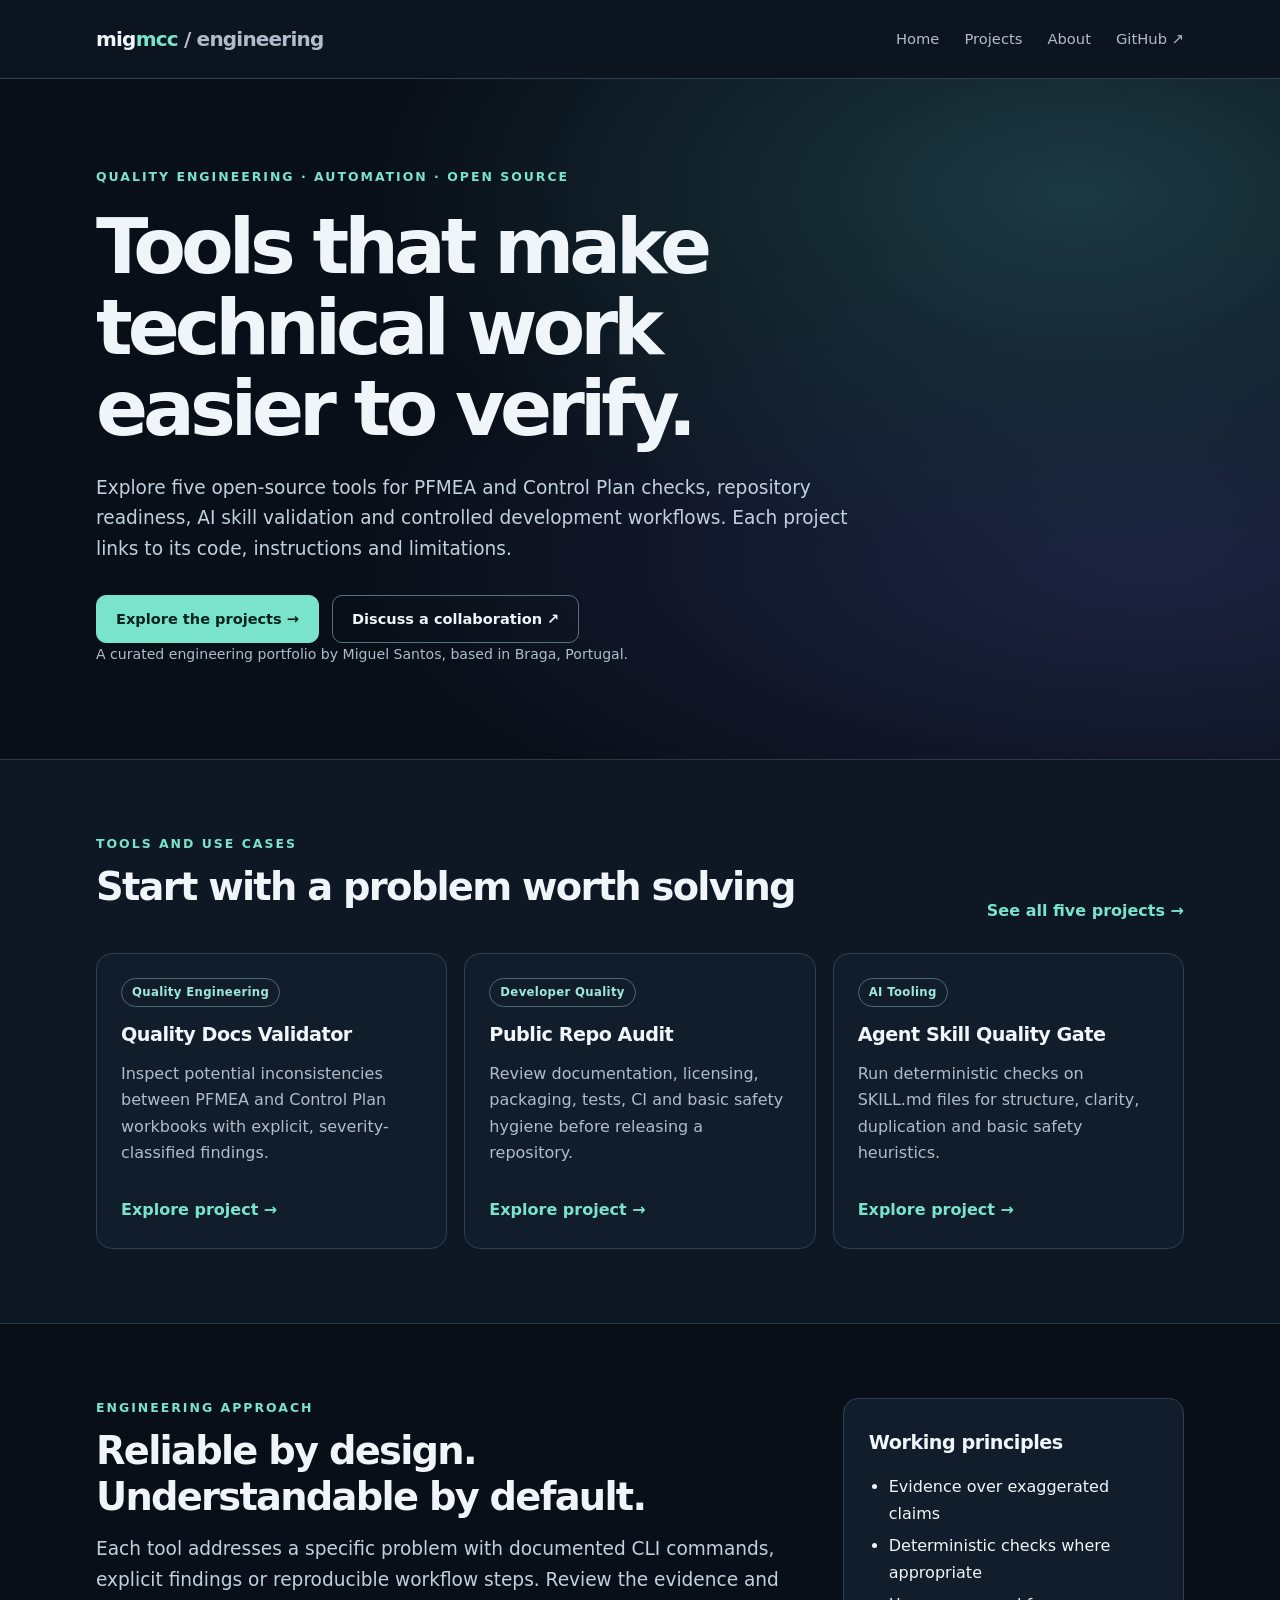
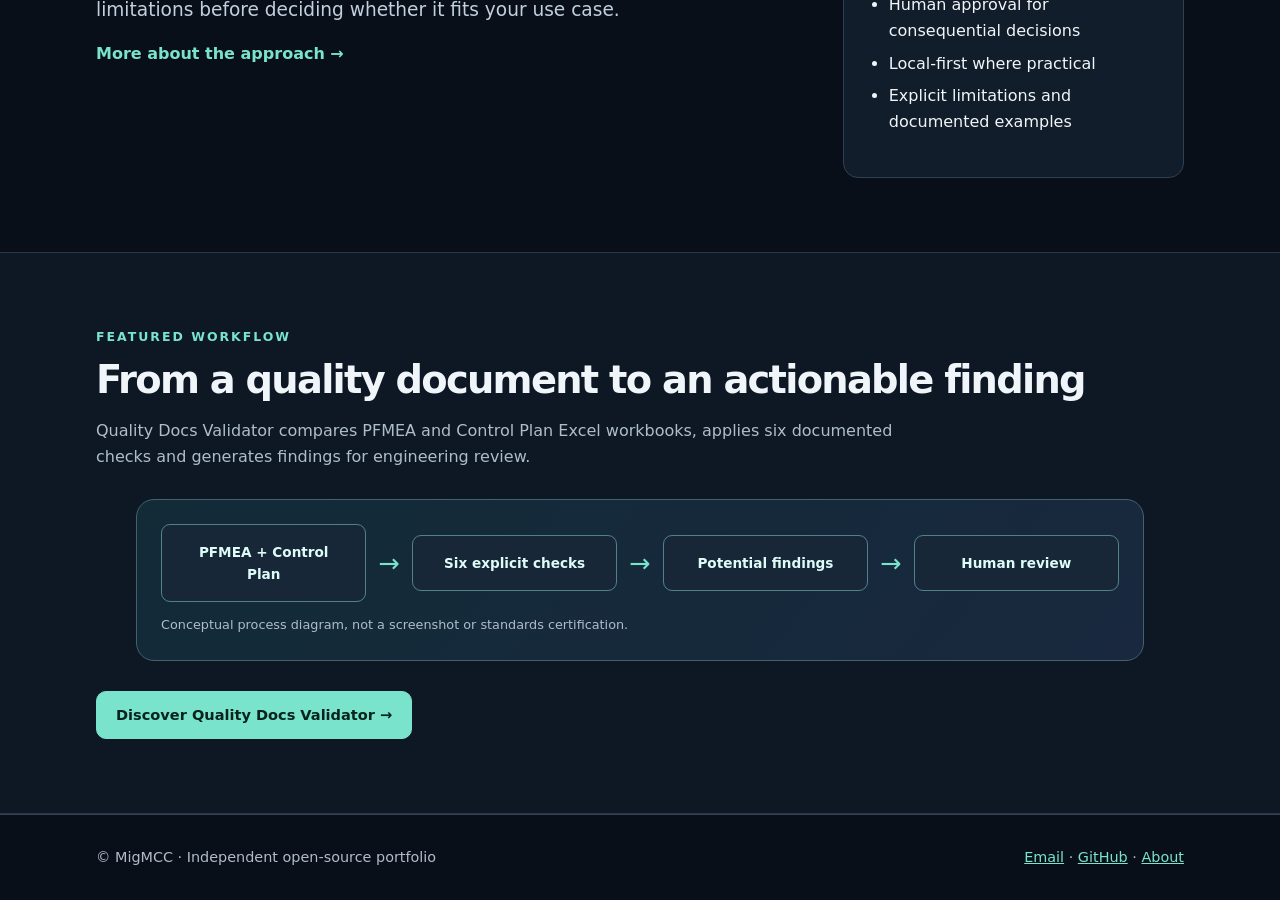
==== index.html @ 5787a4de "site: make positioning, collaboration and quick starts more actionable" ====
<!doctype html><html lang="en"><head><meta charset="utf-8"><meta name="viewport" content="width=device-width,initial-scale=1"><meta name="theme-color" content="#090f18"><meta name="description" content="Open-source projects in quality engineering, Python validation and controlled AI-assisted development."><meta name="robots" content="index,follow"><meta property="og:title" content="Engineering discipline. Practical software."><meta property="og:description" content="Open-source projects in quality engineering, Python validation and controlled AI-assisted development."><meta property="og:type" content="website"><title>Engineering discipline. Practical software. | MigMCC</title><link rel="stylesheet" href="assets/site.css"><link rel="canonical" href="https://migmcc.github.io/"><meta property="og:url" content="https://migmcc.github.io/"><meta property="og:site_name" content="MigMCC Engineering"><script type="application/ld+json">{"@context":"https://schema.org","@type":"WebSite","name":"MigMCC Engineering","url":"https://migmcc.github.io/","description":"Engineering quality, open-source Python tools and governed AI workflows","author":{"@type":"Person","name":"Miguel Santos","url":"https://github.com/migmcc"}}</script></head><body><a class="skip" href="#main">Skip to content</a><header class="nav"><nav class="wrap nav-inner" aria-label="Main navigation"><a class="brand" href="index.html">mig<i>mcc</i><span class="muted"> / engineering</span></a><div class="menu"><a href="index.html">Home</a><a href="projects/index.html">Projects</a><a href="about/index.html">About</a><a href="https://github.com/migmcc" rel="noopener noreferrer">GitHub ↗</a></div></nav></header><main id="main"><section class="hero"><div class="wrap"><div class="eyebrow">Quality Engineering · Automation · Open Source</div><h1>Tools that make technical work<br>easier to verify.</h1><p class="lead">Explore five open-source tools for PFMEA and Control Plan checks, repository readiness, AI skill validation and controlled development workflows. Each project links to its code, instructions and limitations.</p><div class="actions"><a class="button primary" href="projects/index.html">Explore the projects →</a><a class="button" href="mailto:migmcc@gmail.com?subject=Open-source%20collaboration">Discuss a collaboration ↗</a></div><p class="muted small">A curated engineering portfolio by Miguel Santos, based in Braga, Portugal.</p></div></section><section class="section alt"><div class="wrap"><div class="section-head"><div><div class="eyebrow">Tools and use cases</div><h2>Start with a problem worth solving</h2></div><a class="link" href="projects/index.html">See all five projects →</a></div><div class="grid"><article class="card" data-title="quality docs validator quality engineering inspect potential inconsistencies between pfmea and control plan workbooks with explicit, severity-classified findings. python pfmea control plan"><div><span class="tag">Quality Engineering</span></div><h3>Quality Docs Validator</h3><p>Inspect potential inconsistencies between PFMEA and Control Plan workbooks with explicit, severity-classified findings.</p><a class="link" href="projects/quality-docs-validator/index.html" aria-label="Explore Quality Docs Validator">Explore project →</a></article><article class="card" data-title="public repo audit developer quality review documentation, licensing, packaging, tests, ci and basic safety hygiene before releasing a repository. python github cli"><div><span class="tag">Developer Quality</span></div><h3>Public Repo Audit</h3><p>Review documentation, licensing, packaging, tests, CI and basic safety hygiene before releasing a repository.</p><a class="link" href="projects/public-repo-audit/index.html" aria-label="Explore Public Repo Audit">Explore project →</a></article><article class="card" data-title="agent skill quality gate ai tooling run deterministic checks on skill.md files for structure, clarity, duplication and basic safety heuristics. ai agents skill.md ci"><div><span class="tag">AI Tooling</span></div><h3>Agent Skill Quality Gate</h3><p>Run deterministic checks on SKILL.md files for structure, clarity, duplication and basic safety heuristics.</p><a class="link" href="projects/agent-skill-quality-gate/index.html" aria-label="Explore Agent Skill Quality Gate">Explore project →</a></article></div></div></section><section class="section"><div class="wrap wide"><div><div class="eyebrow">Engineering approach</div><h2>Reliable by design. Understandable by default.</h2><p class="lead">Each tool addresses a specific problem with documented CLI commands, explicit findings or reproducible workflow steps. Review the evidence and limitations before deciding whether it fits your use case.</p><a class="link" href="about/index.html">More about the approach →</a></div><aside class="panel"><h3>Working principles</h3><ul><li>Evidence over exaggerated claims</li><li>Deterministic checks where appropriate</li><li>Human approval for consequential decisions</li><li>Local-first where practical</li><li>Explicit limitations and documented examples</li></ul></aside></div></section><section class="section alt"><div class="wrap"><div class="eyebrow">Featured workflow</div><h2>From a quality document to an actionable finding</h2><p class="muted detail">Quality Docs Validator compares PFMEA and Control Plan Excel workbooks, applies six documented checks and generates findings for engineering review.</p><figure class="visual"><div class="pipe"><div class="node">PFMEA + Control Plan</div><span class="arrow" aria-hidden="true">→</span><div class="node">Six explicit checks</div><span class="arrow" aria-hidden="true">→</span><div class="node">Potential findings</div><span class="arrow" aria-hidden="true">→</span><div class="node">Human review</div></div><figcaption>Conceptual process diagram, not a screenshot or standards certification.</figcaption></figure><div class="actions"><a class="button primary" href="projects/quality-docs-validator/index.html">Discover Quality Docs Validator →</a></div></div></section></main><footer class="footer"><div class="wrap flex"><span>© MigMCC · Independent open-source portfolio</span><span><a href="mailto:migmcc@gmail.com">Email</a> · <a href="https://github.com/migmcc">GitHub</a> · <a href="about/index.html">About</a></span></div></footer></body></html>
---- assets/site.css ----
:root{color-scheme:dark;--bg:#090f18;--surface:#121d2b;--surface2:#192738;--border:#304052;--text:#f0f5f9;--muted:#afbdcb;--accent:#79e3cb;--accent2:#b6c7fe;--max:1140px;font-family:Inter,ui-sans-serif,system-ui,-apple-system,Segoe UI,Arial,sans-serif;line-height:1.65}*{box-sizing:border-box}html{scroll-behavior:smooth}body{background:var(--bg);color:var(--text);margin:0}a{color:inherit}a:focus-visible,button:focus-visible,input:focus-visible{outline:3px solid var(--accent);outline-offset:4px}.wrap{max-width:var(--max);padding:0 26px;margin:auto}.skip{position:absolute;top:-80px;left:10px;padding:10px;background:white;color:black;z-index:99}.skip:focus{top:10px}.nav{border-bottom:1px solid var(--border);background:#0c1420}.nav-inner{min-height:78px;display:flex;align-items:center;justify-content:space-between;gap:20px}.brand{font-weight:850;text-decoration:none;letter-spacing:-.04em;font-size:1.25rem}.brand i{font-style:normal;color:var(--accent)}.menu{display:flex;gap:25px;flex-wrap:wrap}.menu a{font-size:.92rem;text-decoration:none;color:var(--muted)}.menu a[aria-current=page],.menu a:hover{color:var(--accent)}.hero{padding:88px 0 78px;position:relative;overflow:hidden;background:radial-gradient(ellipse at 84% 17%,#1c3942 0,transparent 46%),radial-gradient(ellipse at 90% 70%,#1d2442 0,transparent 49%)}.eyebrow{text-transform:uppercase;color:var(--accent);font-size:.78rem;font-weight:800;letter-spacing:.16em}.hero h1{font-size:clamp(2.65rem,6vw,5.4rem);letter-spacing:-.065em;line-height:1.06;max-width:950px;margin:18px 0 23px}.hero .lead{max-width:770px}.lead{font-size:1.16rem;color:#c1d0df}.muted{color:var(--muted)}.actions{display:flex;gap:13px;flex-wrap:wrap;margin-top:30px}.button{display:inline-flex;text-decoration:none;align-items:center;justify-content:center;border:1px solid #557184;border-radius:10px;padding:11px 19px;font-weight:750;font-size:.91rem;min-height:46px}.button.primary{background:var(--accent);border-color:var(--accent);color:#07231e}.button:hover{filter:brightness(1.11)}.section{padding:74px 0}.section.alt{background:#0e1825;border-block:1px solid #29384b}.section-head{display:flex;justify-content:space-between;align-items:flex-end;flex-wrap:wrap;gap:15px;margin-bottom:28px}h2{font-size:clamp(1.7rem,3vw,2.55rem);letter-spacing:-.045em;line-height:1.18;margin:10px 0 15px}h3{margin:3px 0 10px;font-size:1.2rem;letter-spacing:-.025em}p{margin:0 0 15px}.grid{display:grid;grid-template-columns:repeat(3,minmax(0,1fr));gap:17px}.card{background:var(--surface);border:1px solid var(--border);border-radius:16px;padding:24px;min-height:230px;display:flex;flex-direction:column}.card:hover{border-color:#668a94}.card p{flex:1;color:var(--muted)}.card .link{margin-top:16px}.link{color:var(--accent);font-weight:750;text-decoration:none}.link:hover{text-decoration:underline}.tag{display:inline-block;border:1px solid #496a73;color:#9ee8db;padding:4px 10px;border-radius:30px;font-size:.73rem;font-weight:650;letter-spacing:.03em;margin:0 5px 9px 0}.wide{display:grid;grid-template-columns:1.35fr .65fr;gap:38px}.panel{background:var(--surface);border:1px solid var(--border);border-radius:15px;padding:25px}.panel ul{padding-left:20px}.panel li{margin-bottom:6px}.steps{display:grid;grid-template-columns:repeat(3,1fr);gap:18px}.step{border-left:3px solid var(--accent);padding-left:20px;color:var(--muted)}.step strong{color:var(--text);display:block;font-size:1.04rem;margin-bottom:5px}.footer{padding:31px 0;border-top:1px solid var(--border);font-size:.9rem;color:var(--muted)}.footer .flex{display:flex;justify-content:space-between;gap:20px;flex-wrap:wrap}.footer a{color:var(--accent)}.breadcrumb{font-size:.9rem;color:var(--muted);margin-bottom:20px}.breadcrumb a{color:var(--accent)}.code{background:#070d15;border:1px solid var(--border);border-radius:13px;padding:22px;color:#b5f2e0;overflow:auto;white-space:pre;font:15px/1.65 ui-monospace,SFMono-Regular,Consolas,monospace}.small{font-size:.88rem}.notice{background:#242333;border-left:3px solid #d9b98c;padding:17px 20px;border-radius:0 9px 9px 0;color:#e7d8c0}.detail{max-width:850px}.filter{width:100%;font:inherit;color:var(--text);background:var(--surface);border:1px solid #53697e;border-radius:11px;padding:13px 16px;margin:5px 0 24px}.counter{color:var(--muted);font-size:.87rem;margin-bottom:12px}.cards2{grid-template-columns:repeat(2,minmax(0,1fr))}.visual{border:1px solid #42636b;border-radius:18px;background:linear-gradient(130deg,#122b37,#19283e);padding:24px;margin-top:28px;overflow:hidden}.visual .pipe{display:flex;justify-content:space-between;gap:12px;align-items:center;flex-wrap:wrap}.visual .node{background:#172738;border:1px solid #52808b;color:#defcf7;border-radius:9px;padding:16px 19px;flex:1;min-width:130px;text-align:center;font-weight:720;font-size:.85rem}.visual .arrow{color:var(--accent);font-size:1.6rem}.visual figcaption{font-size:.8rem;color:var(--muted);margin-top:12px}::selection{background:#2c736c;color:white}@media(max-width:850px){.grid{grid-template-columns:repeat(2,minmax(0,1fr))}.wide{grid-template-columns:1fr}.hero{padding:62px 0}.steps{grid-template-columns:1fr}}@media(max-width:580px){.grid,.cards2{grid-template-columns:1fr}.nav-inner{padding:16px 0;align-items:flex-start;flex-direction:column;gap:11px}.menu{gap:18px}.wrap{padding:0 20px}.section{padding:52px 0}.card{min-height:auto}.visual .pipe{flex-direction:column}.visual .node{width:100%}.hero h1{font-size:2.7rem}}@media(prefers-reduced-motion:reduce){html{scroll-behavior:auto}}[hidden]{display:none!important}
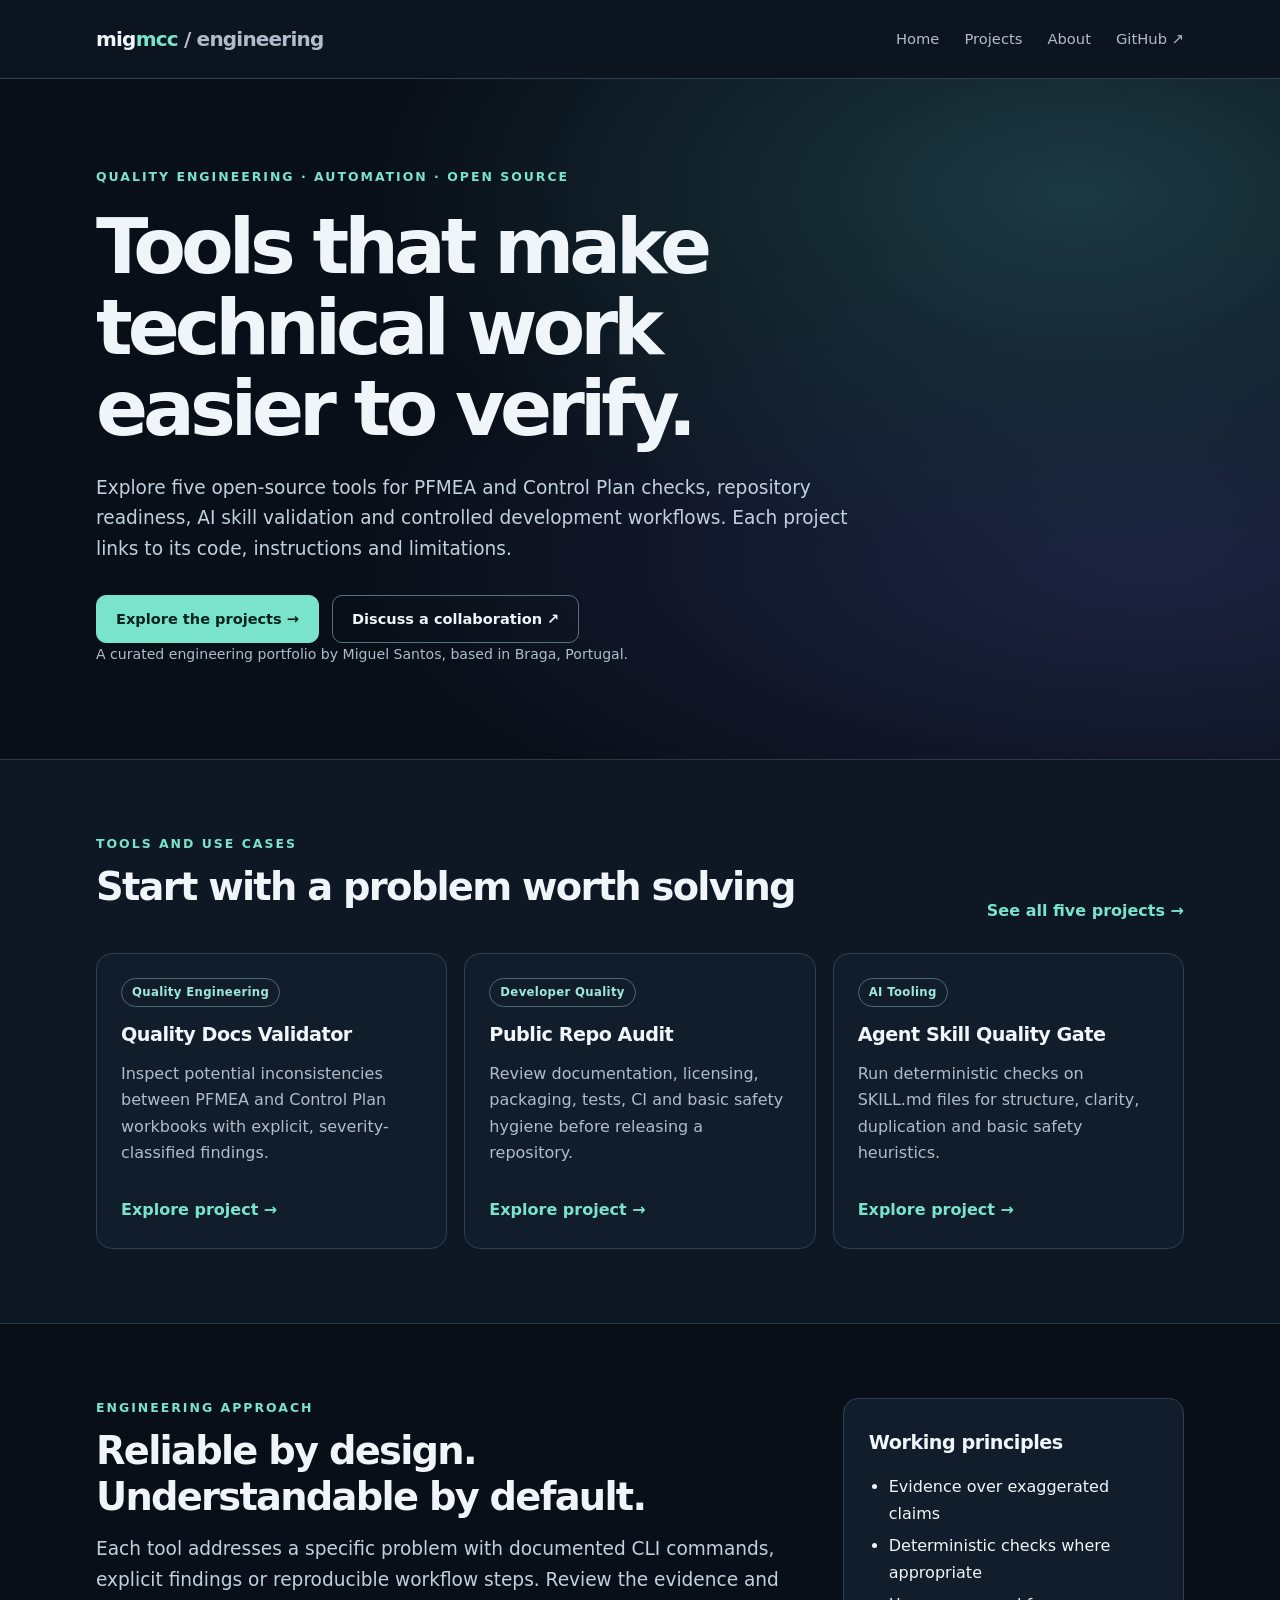
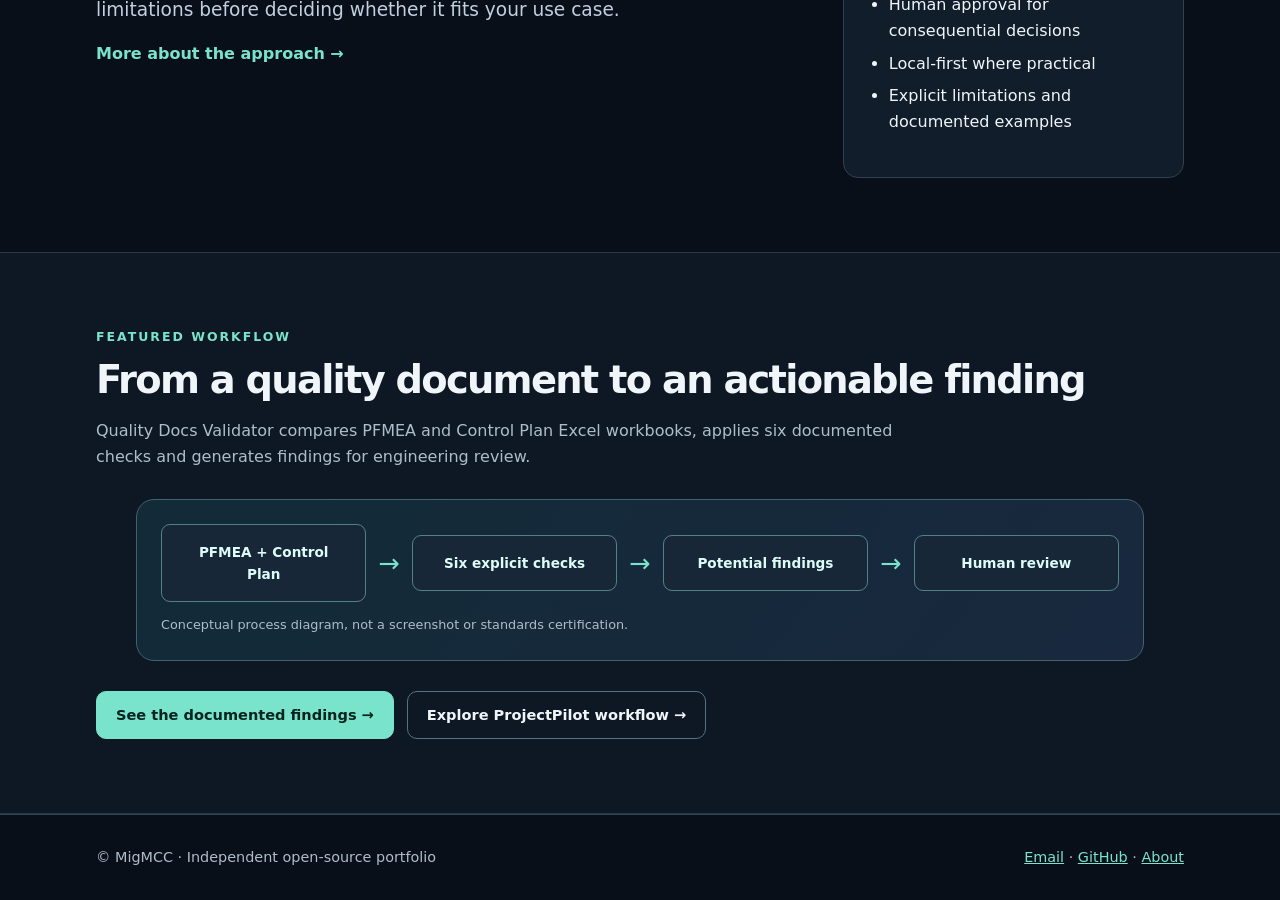
==== commit 41d392c5: "site: link home feature to documented proof and reproducible workflow" ====
--- a/index.html
+++ b/index.html
@@ -1 +1 @@
-<!doctype html><html lang="en"><head><meta charset="utf-8"><meta name="viewport" content="width=device-width,initial-scale=1"><meta name="theme-color" content="#090f18"><meta name="description" content="Open-source projects in quality engineering, Python validation and controlled AI-assisted development."><meta name="robots" content="index,follow"><meta property="og:title" content="Engineering discipline. Practical software."><meta property="og:description" content="Open-source projects in quality engineering, Python validation and controlled AI-assisted development."><meta property="og:type" content="website"><title>Engineering discipline. Practical software. | MigMCC</title><link rel="stylesheet" href="assets/site.css"><link rel="canonical" href="https://migmcc.github.io/"><meta property="og:url" content="https://migmcc.github.io/"><meta property="og:site_name" content="MigMCC Engineering"><script type="application/ld+json">{"@context":"https://schema.org","@type":"WebSite","name":"MigMCC Engineering","url":"https://migmcc.github.io/","description":"Engineering quality, open-source Python tools and governed AI workflows","author":{"@type":"Person","name":"Miguel Santos","url":"https://github.com/migmcc"}}</script></head><body><a class="skip" href="#main">Skip to content</a><header class="nav"><nav class="wrap nav-inner" aria-label="Main navigation"><a class="brand" href="index.html">mig<i>mcc</i><span class="muted"> / engineering</span></a><div class="menu"><a href="index.html">Home</a><a href="projects/index.html">Projects</a><a href="about/index.html">About</a><a href="https://github.com/migmcc" rel="noopener noreferrer">GitHub ↗</a></div></nav></header><main id="main"><section class="hero"><div class="wrap"><div class="eyebrow">Quality Engineering · Automation · Open Source</div><h1>Tools that make technical work<br>easier to verify.</h1><p class="lead">Explore five open-source tools for PFMEA and Control Plan checks, repository readiness, AI skill validation and controlled development workflows. Each project links to its code, instructions and limitations.</p><div class="actions"><a class="button primary" href="projects/index.html">Explore the projects →</a><a class="button" href="mailto:migmcc@gmail.com?subject=Open-source%20collaboration">Discuss a collaboration ↗</a></div><p class="muted small">A curated engineering portfolio by Miguel Santos, based in Braga, Portugal.</p></div></section><section class="section alt"><div class="wrap"><div class="section-head"><div><div class="eyebrow">Tools and use cases</div><h2>Start with a problem worth solving</h2></div><a class="link" href="projects/index.html">See all five projects →</a></div><div class="grid"><article class="card" data-title="quality docs validator quality engineering inspect potential inconsistencies between pfmea and control plan workbooks with explicit, severity-classified findings. python pfmea control plan"><div><span class="tag">Quality Engineering</span></div><h3>Quality Docs Validator</h3><p>Inspect potential inconsistencies between PFMEA and Control Plan workbooks with explicit, severity-classified findings.</p><a class="link" href="projects/quality-docs-validator/index.html" aria-label="Explore Quality Docs Validator">Explore project →</a></article><article class="card" data-title="public repo audit developer quality review documentation, licensing, packaging, tests, ci and basic safety hygiene before releasing a repository. python github cli"><div><span class="tag">Developer Quality</span></div><h3>Public Repo Audit</h3><p>Review documentation, licensing, packaging, tests, CI and basic safety hygiene before releasing a repository.</p><a class="link" href="projects/public-repo-audit/index.html" aria-label="Explore Public Repo Audit">Explore project →</a></article><article class="card" data-title="agent skill quality gate ai tooling run deterministic checks on skill.md files for structure, clarity, duplication and basic safety heuristics. ai agents skill.md ci"><div><span class="tag">AI Tooling</span></div><h3>Agent Skill Quality Gate</h3><p>Run deterministic checks on SKILL.md files for structure, clarity, duplication and basic safety heuristics.</p><a class="link" href="projects/agent-skill-quality-gate/index.html" aria-label="Explore Agent Skill Quality Gate">Explore project →</a></article></div></div></section><section class="section"><div class="wrap wide"><div><div class="eyebrow">Engineering approach</div><h2>Reliable by design. Understandable by default.</h2><p class="lead">Each tool addresses a specific problem with documented CLI commands, explicit findings or reproducible workflow steps. Review the evidence and limitations before deciding whether it fits your use case.</p><a class="link" href="about/index.html">More about the approach →</a></div><aside class="panel"><h3>Working principles</h3><ul><li>Evidence over exaggerated claims</li><li>Deterministic checks where appropriate</li><li>Human approval for consequential decisions</li><li>Local-first where practical</li><li>Explicit limitations and documented examples</li></ul></aside></div></section><section class="section alt"><div class="wrap"><div class="eyebrow">Featured workflow</div><h2>From a quality document to an actionable finding</h2><p class="muted detail">Quality Docs Validator compares PFMEA and Control Plan Excel workbooks, applies six documented checks and generates findings for engineering review.</p><figure class="visual"><div class="pipe"><div class="node">PFMEA + Control Plan</div><span class="arrow" aria-hidden="true">→</span><div class="node">Six explicit checks</div><span class="arrow" aria-hidden="true">→</span><div class="node">Potential findings</div><span class="arrow" aria-hidden="true">→</span><div class="node">Human review</div></div><figcaption>Conceptual process diagram, not a screenshot or standards certification.</figcaption></figure><div class="actions"><a class="button primary" href="projects/quality-docs-validator/index.html">Discover Quality Docs Validator →</a></div></div></section></main><footer class="footer"><div class="wrap flex"><span>© MigMCC · Independent open-source portfolio</span><span><a href="mailto:migmcc@gmail.com">Email</a> · <a href="https://github.com/migmcc">GitHub</a> · <a href="about/index.html">About</a></span></div></footer></body></html>+<!doctype html><html lang="en"><head><meta charset="utf-8"><meta name="viewport" content="width=device-width,initial-scale=1"><meta name="theme-color" content="#090f18"><meta name="description" content="Five open-source tools for PFMEA and Control Plan checks, repository readiness, skill quality and controlled development workflows."><meta name="robots" content="index,follow"><meta property="og:title" content="Tools that make technical work easier to verify."><meta property="og:description" content="Five open-source tools for PFMEA and Control Plan checks, repository readiness, skill quality and controlled development workflows."><meta property="og:type" content="website"><title>Tools that make technical work easier to verify. | MigMCC</title><link rel="stylesheet" href="assets/site.css"><link rel="canonical" href="https://migmcc.github.io/"><meta property="og:url" content="https://migmcc.github.io/"><meta property="og:site_name" content="MigMCC Engineering"><script type="application/ld+json">{"@context":"https://schema.org","@type":"WebSite","name":"MigMCC Engineering","url":"https://migmcc.github.io/","description":"Engineering quality, open-source Python tools and governed AI workflows","author":{"@type":"Person","name":"Miguel Santos","url":"https://github.com/migmcc"}}</script></head><body><a class="skip" href="#main">Skip to content</a><header class="nav"><nav class="wrap nav-inner" aria-label="Main navigation"><a class="brand" href="index.html">mig<i>mcc</i><span class="muted"> / engineering</span></a><div class="menu"><a href="index.html">Home</a><a href="projects/index.html">Projects</a><a href="about/index.html">About</a><a href="https://github.com/migmcc" rel="noopener noreferrer">GitHub ↗</a></div></nav></header><main id="main"><section class="hero"><div class="wrap"><div class="eyebrow">Quality Engineering · Automation · Open Source</div><h1>Tools that make technical work<br>easier to verify.</h1><p class="lead">Explore five open-source tools for PFMEA and Control Plan checks, repository readiness, AI skill validation and controlled development workflows. Each project links to its code, instructions and limitations.</p><div class="actions"><a class="button primary" href="projects/index.html">Explore the projects →</a><a class="button" href="mailto:migmcc@gmail.com?subject=Open-source%20collaboration">Discuss a collaboration ↗</a></div><p class="muted small">A curated engineering portfolio by Miguel Santos, based in Braga, Portugal.</p></div></section><section class="section alt"><div class="wrap"><div class="section-head"><div><div class="eyebrow">Tools and use cases</div><h2>Start with a problem worth solving</h2></div><a class="link" href="projects/index.html">See all five projects →</a></div><div class="grid"><article class="card" data-title="quality docs validator quality engineering inspect potential inconsistencies between pfmea and control plan workbooks with explicit, severity-classified findings. python pfmea control plan"><div><span class="tag">Quality Engineering</span></div><h3>Quality Docs Validator</h3><p>Inspect potential inconsistencies between PFMEA and Control Plan workbooks with explicit, severity-classified findings.</p><a class="link" href="projects/quality-docs-validator/index.html" aria-label="Explore Quality Docs Validator">Explore project →</a></article><article class="card" data-title="public repo audit developer quality review documentation, licensing, packaging, tests, ci and basic safety hygiene before releasing a repository. python github cli"><div><span class="tag">Developer Quality</span></div><h3>Public Repo Audit</h3><p>Review documentation, licensing, packaging, tests, CI and basic safety hygiene before releasing a repository.</p><a class="link" href="projects/public-repo-audit/index.html" aria-label="Explore Public Repo Audit">Explore project →</a></article><article class="card" data-title="agent skill quality gate ai tooling run deterministic checks on skill.md files for structure, clarity, duplication and basic safety heuristics. ai agents skill.md ci"><div><span class="tag">AI Tooling</span></div><h3>Agent Skill Quality Gate</h3><p>Run deterministic checks on SKILL.md files for structure, clarity, duplication and basic safety heuristics.</p><a class="link" href="projects/agent-skill-quality-gate/index.html" aria-label="Explore Agent Skill Quality Gate">Explore project →</a></article></div></div></section><section class="section"><div class="wrap wide"><div><div class="eyebrow">Engineering approach</div><h2>Reliable by design. Understandable by default.</h2><p class="lead">Each tool addresses a specific problem with documented CLI commands, explicit findings or reproducible workflow steps. Review the evidence and limitations before deciding whether it fits your use case.</p><a class="link" href="about/index.html">More about the approach →</a></div><aside class="panel"><h3>Working principles</h3><ul><li>Evidence over exaggerated claims</li><li>Deterministic checks where appropriate</li><li>Human approval for consequential decisions</li><li>Local-first where practical</li><li>Explicit limitations and documented examples</li></ul></aside></div></section><section class="section alt"><div class="wrap"><div class="eyebrow">Featured workflow</div><h2>From a quality document to an actionable finding</h2><p class="muted detail">Quality Docs Validator compares PFMEA and Control Plan Excel workbooks, applies six documented checks and generates findings for engineering review.</p><figure class="visual"><div class="pipe"><div class="node">PFMEA + Control Plan</div><span class="arrow" aria-hidden="true">→</span><div class="node">Six explicit checks</div><span class="arrow" aria-hidden="true">→</span><div class="node">Potential findings</div><span class="arrow" aria-hidden="true">→</span><div class="node">Human review</div></div><figcaption>Conceptual process diagram, not a screenshot or standards certification.</figcaption></figure><div class="actions"><a class="button primary" href="projects/quality-docs-validator/index.html#sample-evidence">See the documented findings →</a><a class="button" href="projects/project-pilot/index.html#walkthrough">Explore ProjectPilot workflow →</a></div></div></section></main><footer class="footer"><div class="wrap flex"><span>© MigMCC · Independent open-source portfolio</span><span><a href="mailto:migmcc@gmail.com">Email</a> · <a href="https://github.com/migmcc">GitHub</a> · <a href="about/index.html">About</a></span></div></footer></body></html>
--- a/assets/site.css
+++ b/assets/site.css
@@ -1 +1,9 @@
 :root{color-scheme:dark;--bg:#090f18;--surface:#121d2b;--surface2:#192738;--border:#304052;--text:#f0f5f9;--muted:#afbdcb;--accent:#79e3cb;--accent2:#b6c7fe;--max:1140px;font-family:Inter,ui-sans-serif,system-ui,-apple-system,Segoe UI,Arial,sans-serif;line-height:1.65}*{box-sizing:border-box}html{scroll-behavior:smooth}body{background:var(--bg);color:var(--text);margin:0}a{color:inherit}a:focus-visible,button:focus-visible,input:focus-visible{outline:3px solid var(--accent);outline-offset:4px}.wrap{max-width:var(--max);padding:0 26px;margin:auto}.skip{position:absolute;top:-80px;left:10px;padding:10px;background:white;color:black;z-index:99}.skip:focus{top:10px}.nav{border-bottom:1px solid var(--border);background:#0c1420}.nav-inner{min-height:78px;display:flex;align-items:center;justify-content:space-between;gap:20px}.brand{font-weight:850;text-decoration:none;letter-spacing:-.04em;font-size:1.25rem}.brand i{font-style:normal;color:var(--accent)}.menu{display:flex;gap:25px;flex-wrap:wrap}.menu a{font-size:.92rem;text-decoration:none;color:var(--muted)}.menu a[aria-current=page],.menu a:hover{color:var(--accent)}.hero{padding:88px 0 78px;position:relative;overflow:hidden;background:radial-gradient(ellipse at 84% 17%,#1c3942 0,transparent 46%),radial-gradient(ellipse at 90% 70%,#1d2442 0,transparent 49%)}.eyebrow{text-transform:uppercase;color:var(--accent);font-size:.78rem;font-weight:800;letter-spacing:.16em}.hero h1{font-size:clamp(2.65rem,6vw,5.4rem);letter-spacing:-.065em;line-height:1.06;max-width:950px;margin:18px 0 23px}.hero .lead{max-width:770px}.lead{font-size:1.16rem;color:#c1d0df}.muted{color:var(--muted)}.actions{display:flex;gap:13px;flex-wrap:wrap;margin-top:30px}.button{display:inline-flex;text-decoration:none;align-items:center;justify-content:center;border:1px solid #557184;border-radius:10px;padding:11px 19px;font-weight:750;font-size:.91rem;min-height:46px}.button.primary{background:var(--accent);border-color:var(--accent);color:#07231e}.button:hover{filter:brightness(1.11)}.section{padding:74px 0}.section.alt{background:#0e1825;border-block:1px solid #29384b}.section-head{display:flex;justify-content:space-between;align-items:flex-end;flex-wrap:wrap;gap:15px;margin-bottom:28px}h2{font-size:clamp(1.7rem,3vw,2.55rem);letter-spacing:-.045em;line-height:1.18;margin:10px 0 15px}h3{margin:3px 0 10px;font-size:1.2rem;letter-spacing:-.025em}p{margin:0 0 15px}.grid{display:grid;grid-template-columns:repeat(3,minmax(0,1fr));gap:17px}.card{background:var(--surface);border:1px solid var(--border);border-radius:16px;padding:24px;min-height:230px;display:flex;flex-direction:column}.card:hover{border-color:#668a94}.card p{flex:1;color:var(--muted)}.card .link{margin-top:16px}.link{color:var(--accent);font-weight:750;text-decoration:none}.link:hover{text-decoration:underline}.tag{display:inline-block;border:1px solid #496a73;color:#9ee8db;padding:4px 10px;border-radius:30px;font-size:.73rem;font-weight:650;letter-spacing:.03em;margin:0 5px 9px 0}.wide{display:grid;grid-template-columns:1.35fr .65fr;gap:38px}.panel{background:var(--surface);border:1px solid var(--border);border-radius:15px;padding:25px}.panel ul{padding-left:20px}.panel li{margin-bottom:6px}.steps{display:grid;grid-template-columns:repeat(3,1fr);gap:18px}.step{border-left:3px solid var(--accent);padding-left:20px;color:var(--muted)}.step strong{color:var(--text);display:block;font-size:1.04rem;margin-bottom:5px}.footer{padding:31px 0;border-top:1px solid var(--border);font-size:.9rem;color:var(--muted)}.footer .flex{display:flex;justify-content:space-between;gap:20px;flex-wrap:wrap}.footer a{color:var(--accent)}.breadcrumb{font-size:.9rem;color:var(--muted);margin-bottom:20px}.breadcrumb a{color:var(--accent)}.code{background:#070d15;border:1px solid var(--border);border-radius:13px;padding:22px;color:#b5f2e0;overflow:auto;white-space:pre;font:15px/1.65 ui-monospace,SFMono-Regular,Consolas,monospace}.small{font-size:.88rem}.notice{background:#242333;border-left:3px solid #d9b98c;padding:17px 20px;border-radius:0 9px 9px 0;color:#e7d8c0}.detail{max-width:850px}.filter{width:100%;font:inherit;color:var(--text);background:var(--surface);border:1px solid #53697e;border-radius:11px;padding:13px 16px;margin:5px 0 24px}.counter{color:var(--muted);font-size:.87rem;margin-bottom:12px}.cards2{grid-template-columns:repeat(2,minmax(0,1fr))}.visual{border:1px solid #42636b;border-radius:18px;background:linear-gradient(130deg,#122b37,#19283e);padding:24px;margin-top:28px;overflow:hidden}.visual .pipe{display:flex;justify-content:space-between;gap:12px;align-items:center;flex-wrap:wrap}.visual .node{background:#172738;border:1px solid #52808b;color:#defcf7;border-radius:9px;padding:16px 19px;flex:1;min-width:130px;text-align:center;font-weight:720;font-size:.85rem}.visual .arrow{color:var(--accent);font-size:1.6rem}.visual figcaption{font-size:.8rem;color:var(--muted);margin-top:12px}::selection{background:#2c736c;color:white}@media(max-width:850px){.grid{grid-template-columns:repeat(2,minmax(0,1fr))}.wide{grid-template-columns:1fr}.hero{padding:62px 0}.steps{grid-template-columns:1fr}}@media(max-width:580px){.grid,.cards2{grid-template-columns:1fr}.nav-inner{padding:16px 0;align-items:flex-start;flex-direction:column;gap:11px}.menu{gap:18px}.wrap{padding:0 20px}.section{padding:52px 0}.card{min-height:auto}.visual .pipe{flex-direction:column}.visual .node{width:100%}.hero h1{font-size:2.7rem}}@media(prefers-reduced-motion:reduce){html{scroll-behavior:auto}}[hidden]{display:none!important}
+
+/* Documented evidence summaries */
+.evidence-stats{display:grid;grid-template-columns:repeat(3,minmax(0,1fr));gap:14px;margin:26px 0}
+.evidence-stats>div{background:var(--surface);border:1px solid var(--border);border-radius:13px;padding:20px}
+.evidence-stats strong{display:block;color:var(--accent);font-size:clamp(1.7rem,4vw,2.65rem);line-height:1.25}
+.evidence-stats span{color:var(--muted);font-size:.87rem}
+.evidence-findings{padding-left:22px}.evidence-findings li{margin:15px 0}.evidence-findings strong{display:block;margin:0 0 5px}.evidence-findings p{font-size:.9rem}
+@media(max-width:580px){.evidence-stats{grid-template-columns:1fr}}
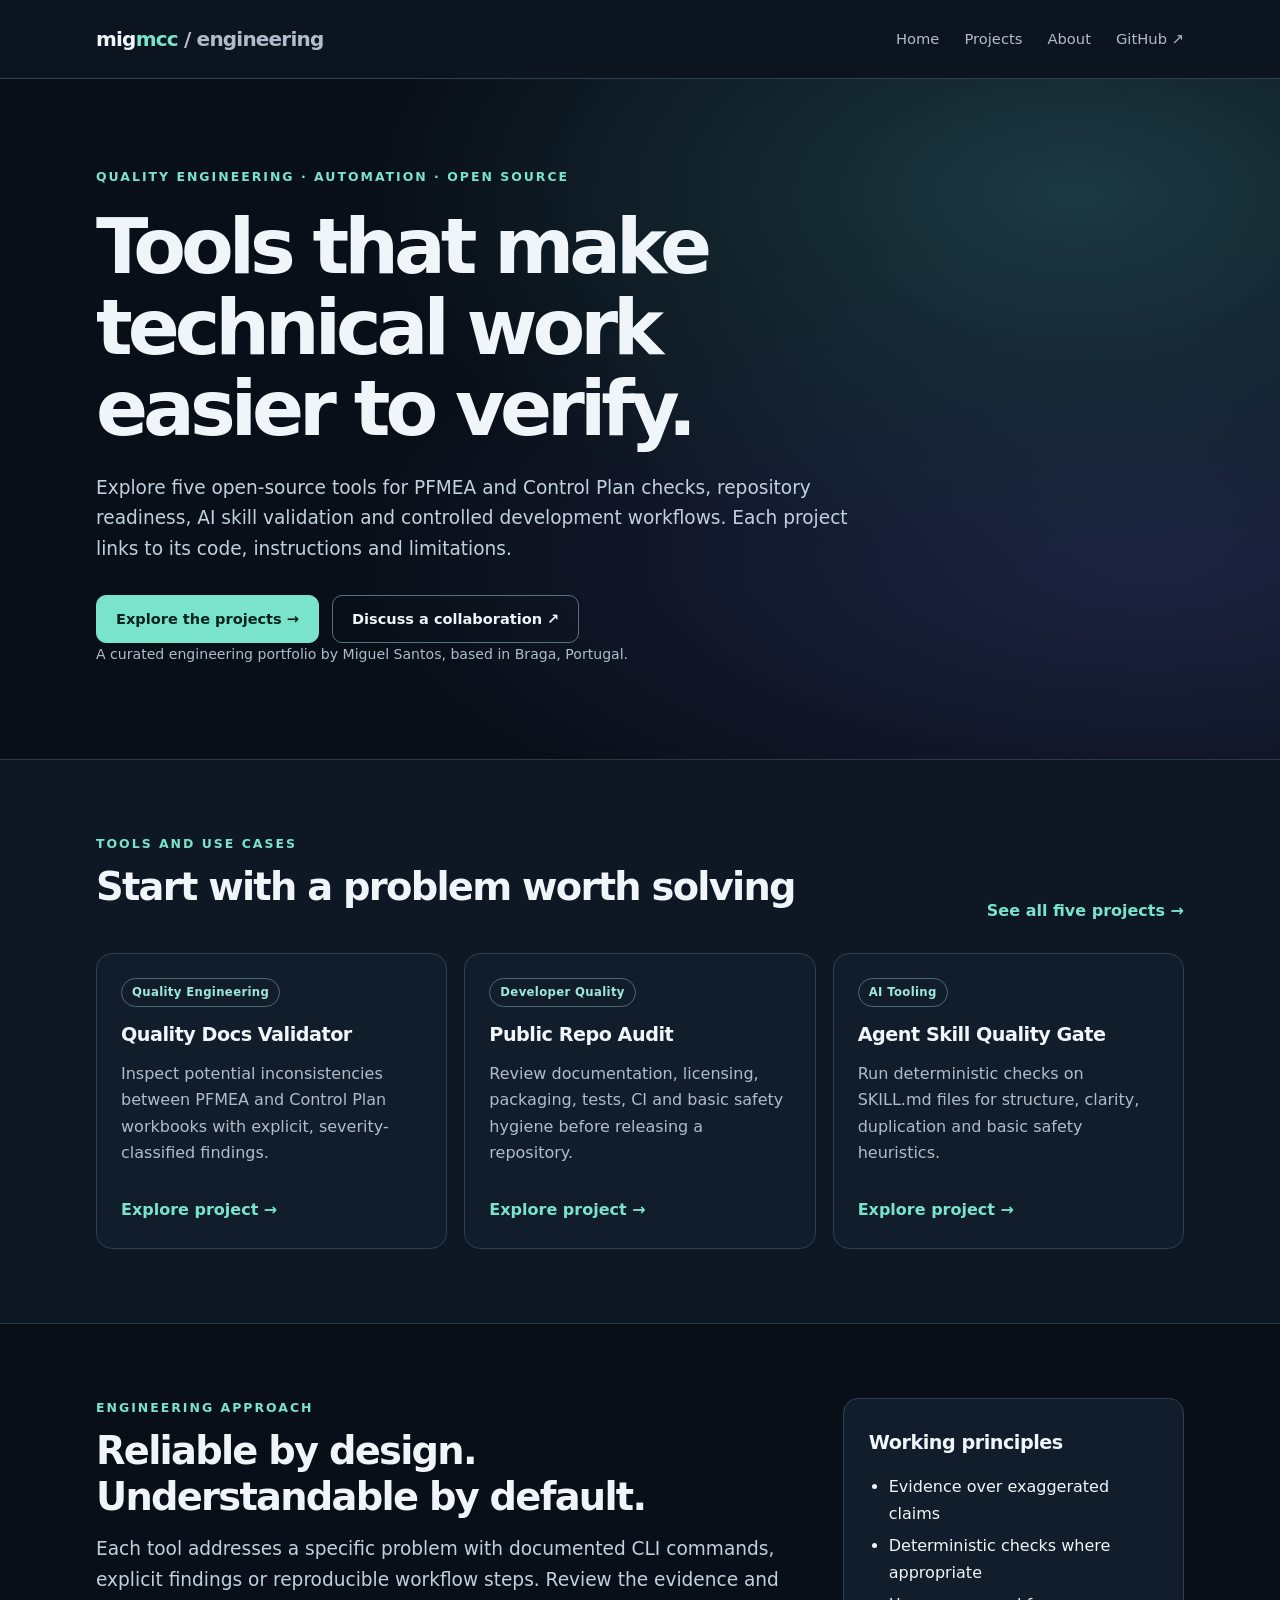
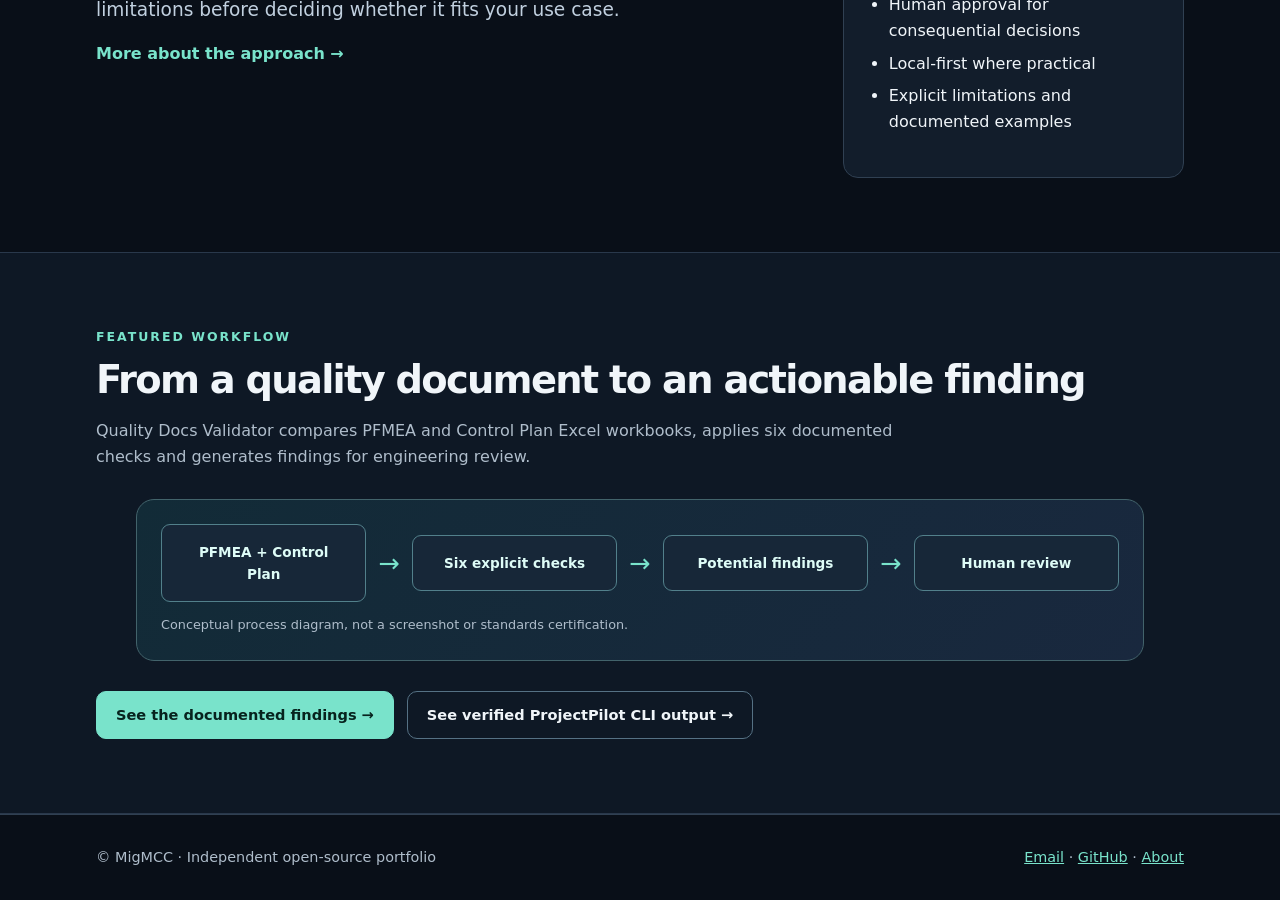
==== commit 49c00a39: "site: surface independently verified ProjectPilot demo from home" ====
--- a/index.html
+++ b/index.html
@@ -1 +1 @@
-<!doctype html><html lang="en"><head><meta charset="utf-8"><meta name="viewport" content="width=device-width,initial-scale=1"><meta name="theme-color" content="#090f18"><meta name="description" content="Five open-source tools for PFMEA and Control Plan checks, repository readiness, skill quality and controlled development workflows."><meta name="robots" content="index,follow"><meta property="og:title" content="Tools that make technical work easier to verify."><meta property="og:description" content="Five open-source tools for PFMEA and Control Plan checks, repository readiness, skill quality and controlled development workflows."><meta property="og:type" content="website"><title>Tools that make technical work easier to verify. | MigMCC</title><link rel="stylesheet" href="assets/site.css"><link rel="canonical" href="https://migmcc.github.io/"><meta property="og:url" content="https://migmcc.github.io/"><meta property="og:site_name" content="MigMCC Engineering"><script type="application/ld+json">{"@context":"https://schema.org","@type":"WebSite","name":"MigMCC Engineering","url":"https://migmcc.github.io/","description":"Engineering quality, open-source Python tools and governed AI workflows","author":{"@type":"Person","name":"Miguel Santos","url":"https://github.com/migmcc"}}</script></head><body><a class="skip" href="#main">Skip to content</a><header class="nav"><nav class="wrap nav-inner" aria-label="Main navigation"><a class="brand" href="index.html">mig<i>mcc</i><span class="muted"> / engineering</span></a><div class="menu"><a href="index.html">Home</a><a href="projects/index.html">Projects</a><a href="about/index.html">About</a><a href="https://github.com/migmcc" rel="noopener noreferrer">GitHub ↗</a></div></nav></header><main id="main"><section class="hero"><div class="wrap"><div class="eyebrow">Quality Engineering · Automation · Open Source</div><h1>Tools that make technical work<br>easier to verify.</h1><p class="lead">Explore five open-source tools for PFMEA and Control Plan checks, repository readiness, AI skill validation and controlled development workflows. Each project links to its code, instructions and limitations.</p><div class="actions"><a class="button primary" href="projects/index.html">Explore the projects →</a><a class="button" href="mailto:migmcc@gmail.com?subject=Open-source%20collaboration">Discuss a collaboration ↗</a></div><p class="muted small">A curated engineering portfolio by Miguel Santos, based in Braga, Portugal.</p></div></section><section class="section alt"><div class="wrap"><div class="section-head"><div><div class="eyebrow">Tools and use cases</div><h2>Start with a problem worth solving</h2></div><a class="link" href="projects/index.html">See all five projects →</a></div><div class="grid"><article class="card" data-title="quality docs validator quality engineering inspect potential inconsistencies between pfmea and control plan workbooks with explicit, severity-classified findings. python pfmea control plan"><div><span class="tag">Quality Engineering</span></div><h3>Quality Docs Validator</h3><p>Inspect potential inconsistencies between PFMEA and Control Plan workbooks with explicit, severity-classified findings.</p><a class="link" href="projects/quality-docs-validator/index.html" aria-label="Explore Quality Docs Validator">Explore project →</a></article><article class="card" data-title="public repo audit developer quality review documentation, licensing, packaging, tests, ci and basic safety hygiene before releasing a repository. python github cli"><div><span class="tag">Developer Quality</span></div><h3>Public Repo Audit</h3><p>Review documentation, licensing, packaging, tests, CI and basic safety hygiene before releasing a repository.</p><a class="link" href="projects/public-repo-audit/index.html" aria-label="Explore Public Repo Audit">Explore project →</a></article><article class="card" data-title="agent skill quality gate ai tooling run deterministic checks on skill.md files for structure, clarity, duplication and basic safety heuristics. ai agents skill.md ci"><div><span class="tag">AI Tooling</span></div><h3>Agent Skill Quality Gate</h3><p>Run deterministic checks on SKILL.md files for structure, clarity, duplication and basic safety heuristics.</p><a class="link" href="projects/agent-skill-quality-gate/index.html" aria-label="Explore Agent Skill Quality Gate">Explore project →</a></article></div></div></section><section class="section"><div class="wrap wide"><div><div class="eyebrow">Engineering approach</div><h2>Reliable by design. Understandable by default.</h2><p class="lead">Each tool addresses a specific problem with documented CLI commands, explicit findings or reproducible workflow steps. Review the evidence and limitations before deciding whether it fits your use case.</p><a class="link" href="about/index.html">More about the approach →</a></div><aside class="panel"><h3>Working principles</h3><ul><li>Evidence over exaggerated claims</li><li>Deterministic checks where appropriate</li><li>Human approval for consequential decisions</li><li>Local-first where practical</li><li>Explicit limitations and documented examples</li></ul></aside></div></section><section class="section alt"><div class="wrap"><div class="eyebrow">Featured workflow</div><h2>From a quality document to an actionable finding</h2><p class="muted detail">Quality Docs Validator compares PFMEA and Control Plan Excel workbooks, applies six documented checks and generates findings for engineering review.</p><figure class="visual"><div class="pipe"><div class="node">PFMEA + Control Plan</div><span class="arrow" aria-hidden="true">→</span><div class="node">Six explicit checks</div><span class="arrow" aria-hidden="true">→</span><div class="node">Potential findings</div><span class="arrow" aria-hidden="true">→</span><div class="node">Human review</div></div><figcaption>Conceptual process diagram, not a screenshot or standards certification.</figcaption></figure><div class="actions"><a class="button primary" href="projects/quality-docs-validator/index.html#sample-evidence">See the documented findings →</a><a class="button" href="projects/project-pilot/index.html#walkthrough">Explore ProjectPilot workflow →</a></div></div></section></main><footer class="footer"><div class="wrap flex"><span>© MigMCC · Independent open-source portfolio</span><span><a href="mailto:migmcc@gmail.com">Email</a> · <a href="https://github.com/migmcc">GitHub</a> · <a href="about/index.html">About</a></span></div></footer></body></html>+<!doctype html><html lang="en"><head><meta charset="utf-8"><meta name="viewport" content="width=device-width,initial-scale=1"><meta name="theme-color" content="#090f18"><meta name="description" content="Five open-source tools for PFMEA and Control Plan checks, repository readiness, skill quality and controlled development workflows."><meta name="robots" content="index,follow"><meta property="og:title" content="Tools that make technical work easier to verify."><meta property="og:description" content="Five open-source tools for PFMEA and Control Plan checks, repository readiness, skill quality and controlled development workflows."><meta property="og:type" content="website"><title>Tools that make technical work easier to verify. | MigMCC</title><link rel="stylesheet" href="assets/site.css"><link rel="canonical" href="https://migmcc.github.io/"><meta property="og:url" content="https://migmcc.github.io/"><meta property="og:site_name" content="MigMCC Engineering"><script type="application/ld+json">{"@context":"https://schema.org","@type":"WebSite","name":"MigMCC Engineering","url":"https://migmcc.github.io/","description":"Engineering quality, open-source Python tools and governed AI workflows","author":{"@type":"Person","name":"Miguel Santos","url":"https://github.com/migmcc"}}</script><meta property="og:image" content="https://migmcc.github.io/assets/og-card.png"><meta property="og:image:width" content="1200"><meta property="og:image:height" content="630"><meta property="og:image:alt" content="MigMCC: tools that make technical work easier to verify"><meta name="twitter:card" content="summary_large_image"></head><body><a class="skip" href="#main">Skip to content</a><header class="nav"><nav class="wrap nav-inner" aria-label="Main navigation"><a class="brand" href="index.html">mig<i>mcc</i><span class="muted"> / engineering</span></a><div class="menu"><a href="index.html">Home</a><a href="projects/index.html">Projects</a><a href="about/index.html">About</a><a href="https://github.com/migmcc" rel="noopener noreferrer">GitHub ↗</a></div></nav></header><main id="main"><section class="hero"><div class="wrap"><div class="eyebrow">Quality Engineering · Automation · Open Source</div><h1>Tools that make technical work<br>easier to verify.</h1><p class="lead">Explore five open-source tools for PFMEA and Control Plan checks, repository readiness, AI skill validation and controlled development workflows. Each project links to its code, instructions and limitations.</p><div class="actions"><a class="button primary" href="projects/index.html">Explore the projects →</a><a class="button" href="mailto:migmcc@gmail.com?subject=Open-source%20collaboration">Discuss a collaboration ↗</a></div><p class="muted small">A curated engineering portfolio by Miguel Santos, based in Braga, Portugal.</p></div></section><section class="section alt"><div class="wrap"><div class="section-head"><div><div class="eyebrow">Tools and use cases</div><h2>Start with a problem worth solving</h2></div><a class="link" href="projects/index.html">See all five projects →</a></div><div class="grid"><article class="card" data-title="quality docs validator quality engineering inspect potential inconsistencies between pfmea and control plan workbooks with explicit, severity-classified findings. python pfmea control plan"><div><span class="tag">Quality Engineering</span></div><h3>Quality Docs Validator</h3><p>Inspect potential inconsistencies between PFMEA and Control Plan workbooks with explicit, severity-classified findings.</p><a class="link" href="projects/quality-docs-validator/index.html" aria-label="Explore Quality Docs Validator">Explore project →</a></article><article class="card" data-title="public repo audit developer quality review documentation, licensing, packaging, tests, ci and basic safety hygiene before releasing a repository. python github cli"><div><span class="tag">Developer Quality</span></div><h3>Public Repo Audit</h3><p>Review documentation, licensing, packaging, tests, CI and basic safety hygiene before releasing a repository.</p><a class="link" href="projects/public-repo-audit/index.html" aria-label="Explore Public Repo Audit">Explore project →</a></article><article class="card" data-title="agent skill quality gate ai tooling run deterministic checks on skill.md files for structure, clarity, duplication and basic safety heuristics. ai agents skill.md ci"><div><span class="tag">AI Tooling</span></div><h3>Agent Skill Quality Gate</h3><p>Run deterministic checks on SKILL.md files for structure, clarity, duplication and basic safety heuristics.</p><a class="link" href="projects/agent-skill-quality-gate/index.html" aria-label="Explore Agent Skill Quality Gate">Explore project →</a></article></div></div></section><section class="section"><div class="wrap wide"><div><div class="eyebrow">Engineering approach</div><h2>Reliable by design. Understandable by default.</h2><p class="lead">Each tool addresses a specific problem with documented CLI commands, explicit findings or reproducible workflow steps. Review the evidence and limitations before deciding whether it fits your use case.</p><a class="link" href="about/index.html">More about the approach →</a></div><aside class="panel"><h3>Working principles</h3><ul><li>Evidence over exaggerated claims</li><li>Deterministic checks where appropriate</li><li>Human approval for consequential decisions</li><li>Local-first where practical</li><li>Explicit limitations and documented examples</li></ul></aside></div></section><section class="section alt"><div class="wrap"><div class="eyebrow">Featured workflow</div><h2>From a quality document to an actionable finding</h2><p class="muted detail">Quality Docs Validator compares PFMEA and Control Plan Excel workbooks, applies six documented checks and generates findings for engineering review.</p><figure class="visual"><div class="pipe"><div class="node">PFMEA + Control Plan</div><span class="arrow" aria-hidden="true">→</span><div class="node">Six explicit checks</div><span class="arrow" aria-hidden="true">→</span><div class="node">Potential findings</div><span class="arrow" aria-hidden="true">→</span><div class="node">Human review</div></div><figcaption>Conceptual process diagram, not a screenshot or standards certification.</figcaption></figure><div class="actions"><a class="button primary" href="projects/quality-docs-validator/index.html#sample-evidence">See the documented findings →</a><a class="button" href="projects/project-pilot/index.html#verified-demo">See verified ProjectPilot CLI output →</a></div></div></section></main><footer class="footer"><div class="wrap flex"><span>© MigMCC · Independent open-source portfolio</span><span><a href="mailto:migmcc@gmail.com">Email</a> · <a href="https://github.com/migmcc">GitHub</a> · <a href="about/index.html">About</a></span></div></footer></body></html>
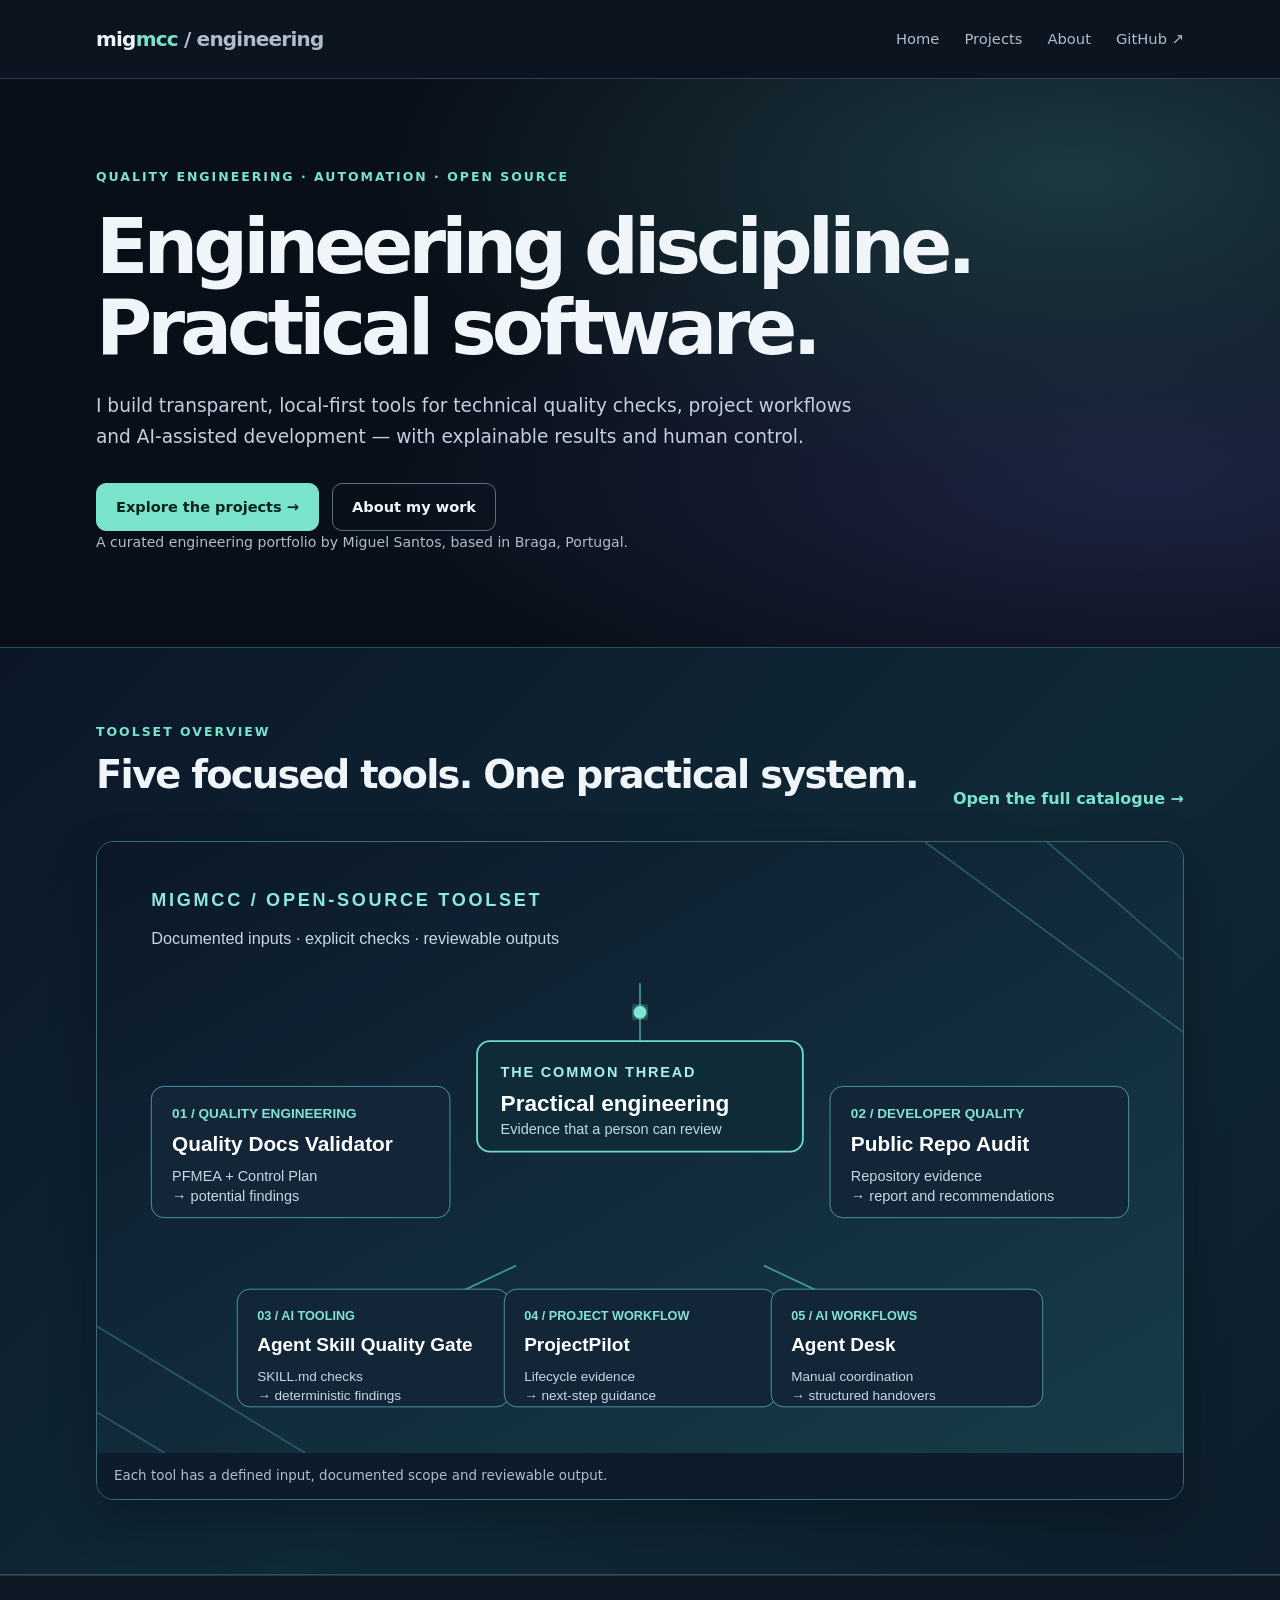
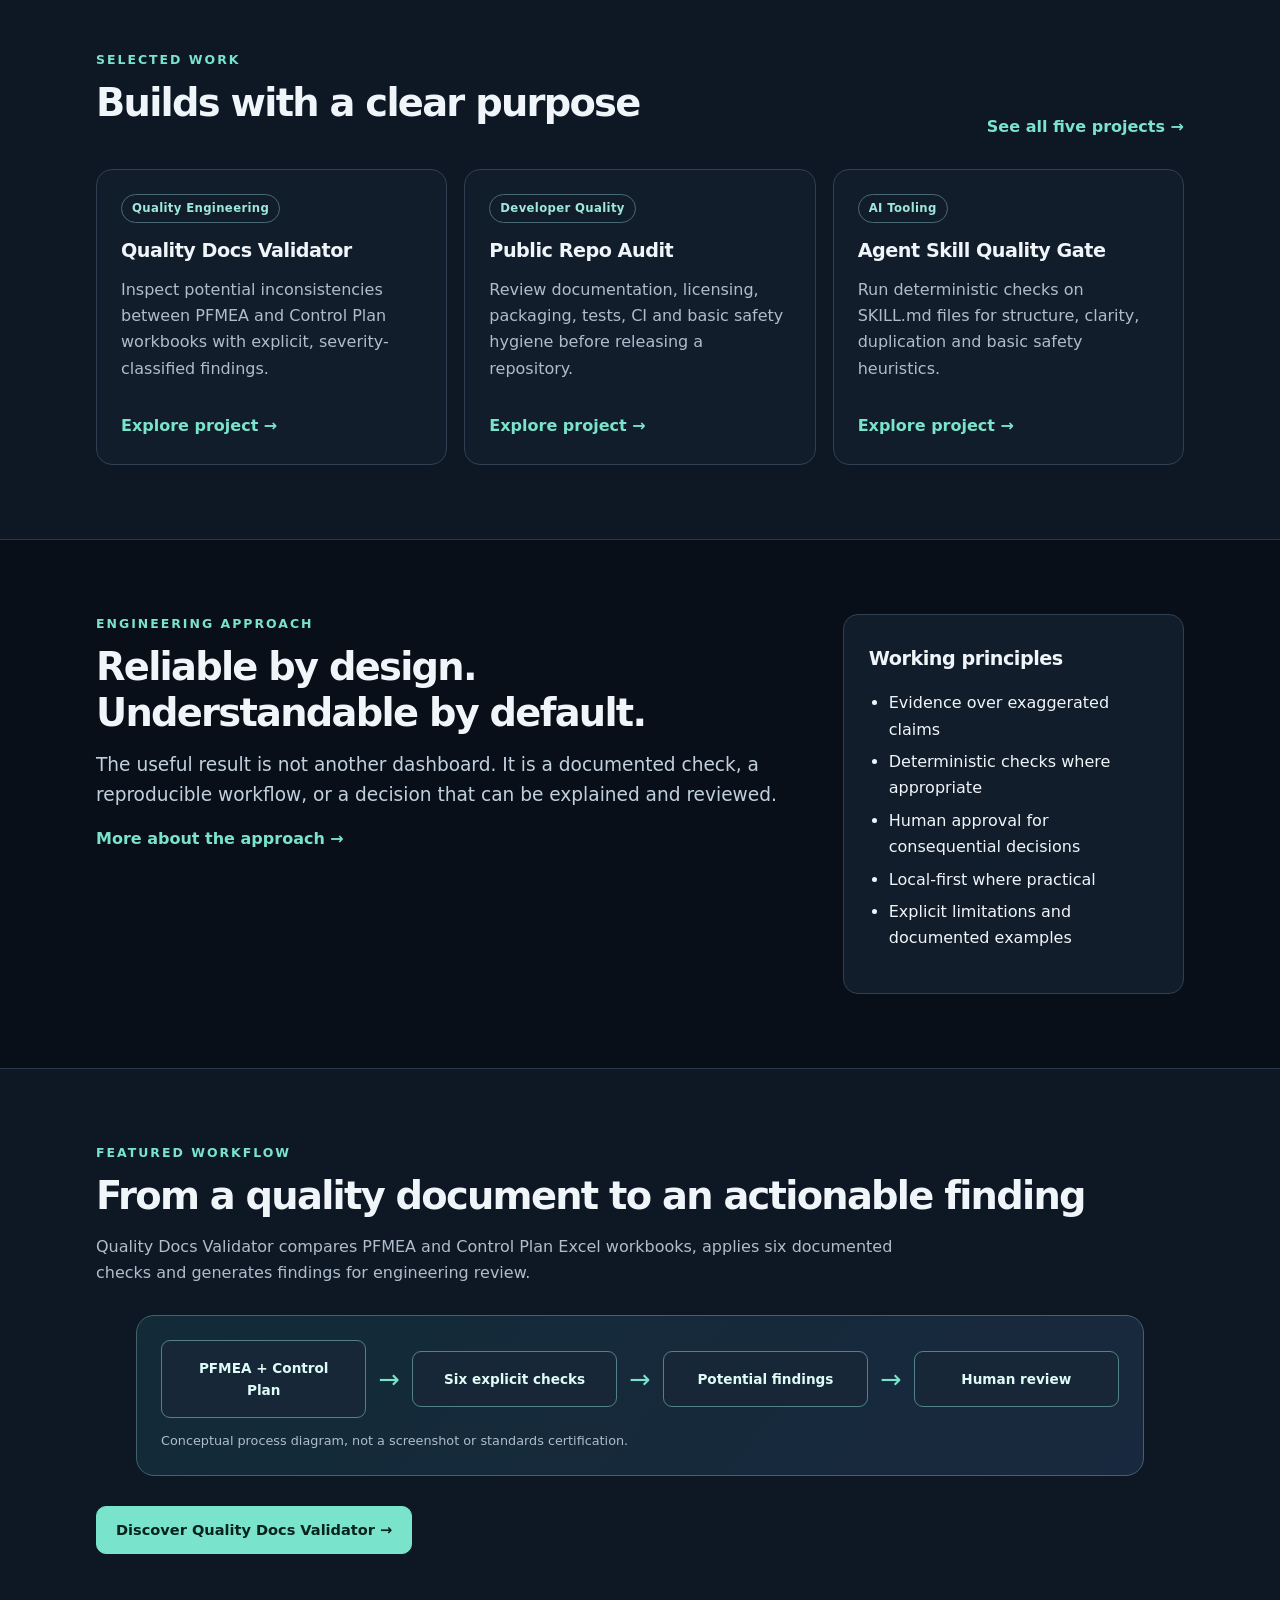
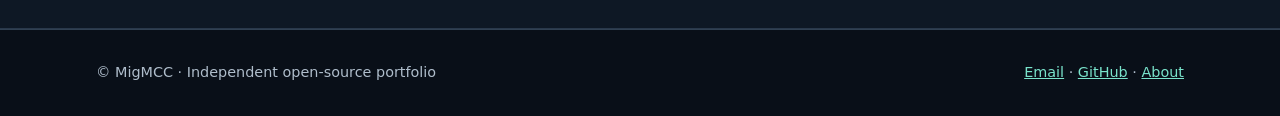
==== commit f7a3f616: "feat: add visual project overview to homepage" ====
--- a/index.html
+++ b/index.html
@@ -1 +1,147 @@
-<!doctype html><html lang="en"><head><meta charset="utf-8"><meta name="viewport" content="width=device-width,initial-scale=1"><meta name="theme-color" content="#090f18"><meta name="description" content="Five open-source tools for PFMEA and Control Plan checks, repository readiness, skill quality and controlled development workflows."><meta name="robots" content="index,follow"><meta property="og:title" content="Tools that make technical work easier to verify."><meta property="og:description" content="Five open-source tools for PFMEA and Control Plan checks, repository readiness, skill quality and controlled development workflows."><meta property="og:type" content="website"><title>Tools that make technical work easier to verify. | MigMCC</title><link rel="stylesheet" href="assets/site.css"><link rel="canonical" href="https://migmcc.github.io/"><meta property="og:url" content="https://migmcc.github.io/"><meta property="og:site_name" content="MigMCC Engineering"><script type="application/ld+json">{"@context":"https://schema.org","@type":"WebSite","name":"MigMCC Engineering","url":"https://migmcc.github.io/","description":"Engineering quality, open-source Python tools and governed AI workflows","author":{"@type":"Person","name":"Miguel Santos","url":"https://github.com/migmcc"}}</script><meta property="og:image" content="https://migmcc.github.io/assets/og-card.png"><meta property="og:image:width" content="1200"><meta property="og:image:height" content="630"><meta property="og:image:alt" content="MigMCC: tools that make technical work easier to verify"><meta name="twitter:card" content="summary_large_image"></head><body><a class="skip" href="#main">Skip to content</a><header class="nav"><nav class="wrap nav-inner" aria-label="Main navigation"><a class="brand" href="index.html">mig<i>mcc</i><span class="muted"> / engineering</span></a><div class="menu"><a href="index.html">Home</a><a href="projects/index.html">Projects</a><a href="about/index.html">About</a><a href="https://github.com/migmcc" rel="noopener noreferrer">GitHub ↗</a></div></nav></header><main id="main"><section class="hero"><div class="wrap"><div class="eyebrow">Quality Engineering · Automation · Open Source</div><h1>Tools that make technical work<br>easier to verify.</h1><p class="lead">Explore five open-source tools for PFMEA and Control Plan checks, repository readiness, AI skill validation and controlled development workflows. Each project links to its code, instructions and limitations.</p><div class="actions"><a class="button primary" href="projects/index.html">Explore the projects →</a><a class="button" href="mailto:migmcc@gmail.com?subject=Open-source%20collaboration">Discuss a collaboration ↗</a></div><p class="muted small">A curated engineering portfolio by Miguel Santos, based in Braga, Portugal.</p></div></section><section class="section alt"><div class="wrap"><div class="section-head"><div><div class="eyebrow">Tools and use cases</div><h2>Start with a problem worth solving</h2></div><a class="link" href="projects/index.html">See all five projects →</a></div><div class="grid"><article class="card" data-title="quality docs validator quality engineering inspect potential inconsistencies between pfmea and control plan workbooks with explicit, severity-classified findings. python pfmea control plan"><div><span class="tag">Quality Engineering</span></div><h3>Quality Docs Validator</h3><p>Inspect potential inconsistencies between PFMEA and Control Plan workbooks with explicit, severity-classified findings.</p><a class="link" href="projects/quality-docs-validator/index.html" aria-label="Explore Quality Docs Validator">Explore project →</a></article><article class="card" data-title="public repo audit developer quality review documentation, licensing, packaging, tests, ci and basic safety hygiene before releasing a repository. python github cli"><div><span class="tag">Developer Quality</span></div><h3>Public Repo Audit</h3><p>Review documentation, licensing, packaging, tests, CI and basic safety hygiene before releasing a repository.</p><a class="link" href="projects/public-repo-audit/index.html" aria-label="Explore Public Repo Audit">Explore project →</a></article><article class="card" data-title="agent skill quality gate ai tooling run deterministic checks on skill.md files for structure, clarity, duplication and basic safety heuristics. ai agents skill.md ci"><div><span class="tag">AI Tooling</span></div><h3>Agent Skill Quality Gate</h3><p>Run deterministic checks on SKILL.md files for structure, clarity, duplication and basic safety heuristics.</p><a class="link" href="projects/agent-skill-quality-gate/index.html" aria-label="Explore Agent Skill Quality Gate">Explore project →</a></article></div></div></section><section class="section"><div class="wrap wide"><div><div class="eyebrow">Engineering approach</div><h2>Reliable by design. Understandable by default.</h2><p class="lead">Each tool addresses a specific problem with documented CLI commands, explicit findings or reproducible workflow steps. Review the evidence and limitations before deciding whether it fits your use case.</p><a class="link" href="about/index.html">More about the approach →</a></div><aside class="panel"><h3>Working principles</h3><ul><li>Evidence over exaggerated claims</li><li>Deterministic checks where appropriate</li><li>Human approval for consequential decisions</li><li>Local-first where practical</li><li>Explicit limitations and documented examples</li></ul></aside></div></section><section class="section alt"><div class="wrap"><div class="eyebrow">Featured workflow</div><h2>From a quality document to an actionable finding</h2><p class="muted detail">Quality Docs Validator compares PFMEA and Control Plan Excel workbooks, applies six documented checks and generates findings for engineering review.</p><figure class="visual"><div class="pipe"><div class="node">PFMEA + Control Plan</div><span class="arrow" aria-hidden="true">→</span><div class="node">Six explicit checks</div><span class="arrow" aria-hidden="true">→</span><div class="node">Potential findings</div><span class="arrow" aria-hidden="true">→</span><div class="node">Human review</div></div><figcaption>Conceptual process diagram, not a screenshot or standards certification.</figcaption></figure><div class="actions"><a class="button primary" href="projects/quality-docs-validator/index.html#sample-evidence">See the documented findings →</a><a class="button" href="projects/project-pilot/index.html#verified-demo">See verified ProjectPilot CLI output →</a></div></div></section></main><footer class="footer"><div class="wrap flex"><span>© MigMCC · Independent open-source portfolio</span><span><a href="mailto:migmcc@gmail.com">Email</a> · <a href="https://github.com/migmcc">GitHub</a> · <a href="about/index.html">About</a></span></div></footer></body></html>+<!doctype html>
+<html lang="en">
+<head>
+<meta charset="utf-8">
+<meta name="viewport" content="width=device-width,initial-scale=1">
+<meta name="theme-color" content="#090f18">
+<meta name="description" content="Open-source projects in quality engineering, Python validation and controlled AI-assisted development.">
+<meta name="robots" content="index,follow">
+<meta property="og:title" content="Engineering discipline. Practical software.">
+<meta property="og:description" content="Open-source projects in quality engineering, Python validation and controlled AI-assisted development.">
+<meta property="og:type" content="website">
+<meta property="og:image" content="https://migmcc.github.io/assets/og-card.png">
+<meta property="og:image:width" content="1200">
+<meta property="og:image:height" content="630">
+<meta property="og:image:alt" content="MigMCC open-source engineering tools">
+<title>Engineering discipline. Practical software. | MigMCC</title>
+<link rel="stylesheet" href="assets/site.css">
+<link rel="canonical" href="https://migmcc.github.io/">
+<meta property="og:url" content="https://migmcc.github.io/">
+<meta property="og:site_name" content="MigMCC Engineering">
+<script type="application/ld+json">{"@context":"https://schema.org","@type":"WebSite","name":"MigMCC Engineering","url":"https://migmcc.github.io/","description":"Engineering quality, open-source Python tools and governed AI workflows","author":{"@type":"Person","name":"Miguel Santos","url":"https://github.com/migmcc"}}</script>
+</head>
+<body>
+<a class="skip" href="#main">Skip to content</a>
+<header class="nav">
+<nav class="wrap nav-inner" aria-label="Main navigation">
+<a class="brand" href="index.html">mig<i>mcc</i>
+<span class="muted"> / engineering</span>
+</a>
+<div class="menu">
+<a href="index.html">Home</a>
+<a href="projects/index.html">Projects</a>
+<a href="about/index.html">About</a>
+<a href="https://github.com/migmcc" rel="noopener noreferrer">GitHub ↗</a>
+</div>
+</nav>
+</header>
+<main id="main">
+<section class="hero">
+<div class="wrap">
+<div class="eyebrow">Quality Engineering · Automation · Open Source</div>
+<h1>Engineering discipline.<br>Practical software.</h1>
+<p class="lead">I build transparent, local-first tools for technical quality checks, project workflows and AI-assisted development — with explainable results and human control.</p>
+<div class="actions">
+<a class="button primary" href="projects/index.html">Explore the projects →</a>
+<a class="button" href="about/index.html">About my work</a>
+</div>
+<p class="muted small">A curated engineering portfolio by Miguel Santos, based in Braga, Portugal.</p>
+</div>
+</section>
+<section class="section project-system">
+<div class="wrap">
+<div class="section-head"><div><div class="eyebrow">Toolset overview</div><h2>Five focused tools. One practical system.</h2></div><a class="link" href="projects/index.html">Open the full catalogue →</a></div>
+<figure class="project-map"><img src="assets/projects-overview.svg" width="1200" height="675" loading="lazy" decoding="async" alt="Five connected MigMCC projects: quality documents, public repositories, agent skills, project lifecycle and manual AI-assisted coordination."><figcaption>Each tool has a defined input, documented scope and reviewable output.</figcaption></figure>
+<div class="project-map-mobile"><a href="projects/quality-docs-validator/index.html"><strong>Quality Docs Validator</strong><span>PFMEA and Control Plan findings</span></a><a href="projects/public-repo-audit/index.html"><strong>Public Repo Audit</strong><span>Readiness evidence and reports</span></a><a href="projects/agent-skill-quality-gate/index.html"><strong>Agent Skill Quality Gate</strong><span>Deterministic SKILL.md checks</span></a><a href="projects/project-pilot/index.html"><strong>ProjectPilot</strong><span>Lifecycle state and approval gates</span></a><a href="projects/AgentDesk/index.html"><strong>Agent Desk</strong><span>Manual AI-work coordination</span></a></div>
+</div>
+</section>
+<section class="section alt">
+<div class="wrap">
+<div class="section-head">
+<div>
+<div class="eyebrow">Selected work</div>
+<h2>Builds with a clear purpose</h2>
+</div>
+<a class="link" href="projects/index.html">See all five projects →</a>
+</div>
+<div class="grid">
+<article class="card" data-title="quality docs validator quality engineering inspect potential inconsistencies between pfmea and control plan workbooks with explicit, severity-classified findings. python pfmea control plan">
+<div>
+<span class="tag">Quality Engineering</span>
+</div>
+<h3>Quality Docs Validator</h3>
+<p>Inspect potential inconsistencies between PFMEA and Control Plan workbooks with explicit, severity-classified findings.</p>
+<a class="link" href="projects/quality-docs-validator/index.html" aria-label="Explore Quality Docs Validator">Explore project →</a>
+</article>
+<article class="card" data-title="public repo audit developer quality review documentation, licensing, packaging, tests, ci and basic safety hygiene before releasing a repository. python github cli">
+<div>
+<span class="tag">Developer Quality</span>
+</div>
+<h3>Public Repo Audit</h3>
+<p>Review documentation, licensing, packaging, tests, CI and basic safety hygiene before releasing a repository.</p>
+<a class="link" href="projects/public-repo-audit/index.html" aria-label="Explore Public Repo Audit">Explore project →</a>
+</article>
+<article class="card" data-title="agent skill quality gate ai tooling run deterministic checks on skill.md files for structure, clarity, duplication and basic safety heuristics. ai agents skill.md ci">
+<div>
+<span class="tag">AI Tooling</span>
+</div>
+<h3>Agent Skill Quality Gate</h3>
+<p>Run deterministic checks on SKILL.md files for structure, clarity, duplication and basic safety heuristics.</p>
+<a class="link" href="projects/agent-skill-quality-gate/index.html" aria-label="Explore Agent Skill Quality Gate">Explore project →</a>
+</article>
+</div>
+</div>
+</section>
+<section class="section">
+<div class="wrap wide">
+<div>
+<div class="eyebrow">Engineering approach</div>
+<h2>Reliable by design. Understandable by default.</h2>
+<p class="lead">The useful result is not another dashboard. It is a documented check, a reproducible workflow, or a decision that can be explained and reviewed.</p>
+<a class="link" href="about/index.html">More about the approach →</a>
+</div>
+<aside class="panel">
+<h3>Working principles</h3>
+<ul>
+<li>Evidence over exaggerated claims</li>
+<li>Deterministic checks where appropriate</li>
+<li>Human approval for consequential decisions</li>
+<li>Local-first where practical</li>
+<li>Explicit limitations and documented examples</li>
+</ul>
+</aside>
+</div>
+</section>
+<section class="section alt">
+<div class="wrap">
+<div class="eyebrow">Featured workflow</div>
+<h2>From a quality document to an actionable finding</h2>
+<p class="muted detail">Quality Docs Validator compares PFMEA and Control Plan Excel workbooks, applies six documented checks and generates findings for engineering review.</p>
+<figure class="visual">
+<div class="pipe">
+<div class="node">PFMEA + Control Plan</div>
+<span class="arrow" aria-hidden="true">→</span>
+<div class="node">Six explicit checks</div>
+<span class="arrow" aria-hidden="true">→</span>
+<div class="node">Potential findings</div>
+<span class="arrow" aria-hidden="true">→</span>
+<div class="node">Human review</div>
+</div>
+<figcaption>Conceptual process diagram, not a screenshot or standards certification.</figcaption>
+</figure>
+<div class="actions">
+<a class="button primary" href="projects/quality-docs-validator/index.html">Discover Quality Docs Validator →</a>
+</div>
+</div>
+</section>
+</main>
+<footer class="footer">
+<div class="wrap flex">
+<span>© MigMCC · Independent open-source portfolio</span>
+<span>
+<a href="mailto:migmcc@gmail.com">Email</a> · <a href="https://github.com/migmcc">GitHub</a> · <a href="about/index.html">About</a>
+</span>
+</div>
+</footer>
+</body>
+</html>
--- a/assets/site.css
+++ b/assets/site.css
@@ -1,9 +1,93 @@
-:root{color-scheme:dark;--bg:#090f18;--surface:#121d2b;--surface2:#192738;--border:#304052;--text:#f0f5f9;--muted:#afbdcb;--accent:#79e3cb;--accent2:#b6c7fe;--max:1140px;font-family:Inter,ui-sans-serif,system-ui,-apple-system,Segoe UI,Arial,sans-serif;line-height:1.65}*{box-sizing:border-box}html{scroll-behavior:smooth}body{background:var(--bg);color:var(--text);margin:0}a{color:inherit}a:focus-visible,button:focus-visible,input:focus-visible{outline:3px solid var(--accent);outline-offset:4px}.wrap{max-width:var(--max);padding:0 26px;margin:auto}.skip{position:absolute;top:-80px;left:10px;padding:10px;background:white;color:black;z-index:99}.skip:focus{top:10px}.nav{border-bottom:1px solid var(--border);background:#0c1420}.nav-inner{min-height:78px;display:flex;align-items:center;justify-content:space-between;gap:20px}.brand{font-weight:850;text-decoration:none;letter-spacing:-.04em;font-size:1.25rem}.brand i{font-style:normal;color:var(--accent)}.menu{display:flex;gap:25px;flex-wrap:wrap}.menu a{font-size:.92rem;text-decoration:none;color:var(--muted)}.menu a[aria-current=page],.menu a:hover{color:var(--accent)}.hero{padding:88px 0 78px;position:relative;overflow:hidden;background:radial-gradient(ellipse at 84% 17%,#1c3942 0,transparent 46%),radial-gradient(ellipse at 90% 70%,#1d2442 0,transparent 49%)}.eyebrow{text-transform:uppercase;color:var(--accent);font-size:.78rem;font-weight:800;letter-spacing:.16em}.hero h1{font-size:clamp(2.65rem,6vw,5.4rem);letter-spacing:-.065em;line-height:1.06;max-width:950px;margin:18px 0 23px}.hero .lead{max-width:770px}.lead{font-size:1.16rem;color:#c1d0df}.muted{color:var(--muted)}.actions{display:flex;gap:13px;flex-wrap:wrap;margin-top:30px}.button{display:inline-flex;text-decoration:none;align-items:center;justify-content:center;border:1px solid #557184;border-radius:10px;padding:11px 19px;font-weight:750;font-size:.91rem;min-height:46px}.button.primary{background:var(--accent);border-color:var(--accent);color:#07231e}.button:hover{filter:brightness(1.11)}.section{padding:74px 0}.section.alt{background:#0e1825;border-block:1px solid #29384b}.section-head{display:flex;justify-content:space-between;align-items:flex-end;flex-wrap:wrap;gap:15px;margin-bottom:28px}h2{font-size:clamp(1.7rem,3vw,2.55rem);letter-spacing:-.045em;line-height:1.18;margin:10px 0 15px}h3{margin:3px 0 10px;font-size:1.2rem;letter-spacing:-.025em}p{margin:0 0 15px}.grid{display:grid;grid-template-columns:repeat(3,minmax(0,1fr));gap:17px}.card{background:var(--surface);border:1px solid var(--border);border-radius:16px;padding:24px;min-height:230px;display:flex;flex-direction:column}.card:hover{border-color:#668a94}.card p{flex:1;color:var(--muted)}.card .link{margin-top:16px}.link{color:var(--accent);font-weight:750;text-decoration:none}.link:hover{text-decoration:underline}.tag{display:inline-block;border:1px solid #496a73;color:#9ee8db;padding:4px 10px;border-radius:30px;font-size:.73rem;font-weight:650;letter-spacing:.03em;margin:0 5px 9px 0}.wide{display:grid;grid-template-columns:1.35fr .65fr;gap:38px}.panel{background:var(--surface);border:1px solid var(--border);border-radius:15px;padding:25px}.panel ul{padding-left:20px}.panel li{margin-bottom:6px}.steps{display:grid;grid-template-columns:repeat(3,1fr);gap:18px}.step{border-left:3px solid var(--accent);padding-left:20px;color:var(--muted)}.step strong{color:var(--text);display:block;font-size:1.04rem;margin-bottom:5px}.footer{padding:31px 0;border-top:1px solid var(--border);font-size:.9rem;color:var(--muted)}.footer .flex{display:flex;justify-content:space-between;gap:20px;flex-wrap:wrap}.footer a{color:var(--accent)}.breadcrumb{font-size:.9rem;color:var(--muted);margin-bottom:20px}.breadcrumb a{color:var(--accent)}.code{background:#070d15;border:1px solid var(--border);border-radius:13px;padding:22px;color:#b5f2e0;overflow:auto;white-space:pre;font:15px/1.65 ui-monospace,SFMono-Regular,Consolas,monospace}.small{font-size:.88rem}.notice{background:#242333;border-left:3px solid #d9b98c;padding:17px 20px;border-radius:0 9px 9px 0;color:#e7d8c0}.detail{max-width:850px}.filter{width:100%;font:inherit;color:var(--text);background:var(--surface);border:1px solid #53697e;border-radius:11px;padding:13px 16px;margin:5px 0 24px}.counter{color:var(--muted);font-size:.87rem;margin-bottom:12px}.cards2{grid-template-columns:repeat(2,minmax(0,1fr))}.visual{border:1px solid #42636b;border-radius:18px;background:linear-gradient(130deg,#122b37,#19283e);padding:24px;margin-top:28px;overflow:hidden}.visual .pipe{display:flex;justify-content:space-between;gap:12px;align-items:center;flex-wrap:wrap}.visual .node{background:#172738;border:1px solid #52808b;color:#defcf7;border-radius:9px;padding:16px 19px;flex:1;min-width:130px;text-align:center;font-weight:720;font-size:.85rem}.visual .arrow{color:var(--accent);font-size:1.6rem}.visual figcaption{font-size:.8rem;color:var(--muted);margin-top:12px}::selection{background:#2c736c;color:white}@media(max-width:850px){.grid{grid-template-columns:repeat(2,minmax(0,1fr))}.wide{grid-template-columns:1fr}.hero{padding:62px 0}.steps{grid-template-columns:1fr}}@media(max-width:580px){.grid,.cards2{grid-template-columns:1fr}.nav-inner{padding:16px 0;align-items:flex-start;flex-direction:column;gap:11px}.menu{gap:18px}.wrap{padding:0 20px}.section{padding:52px 0}.card{min-height:auto}.visual .pipe{flex-direction:column}.visual .node{width:100%}.hero h1{font-size:2.7rem}}@media(prefers-reduced-motion:reduce){html{scroll-behavior:auto}}[hidden]{display:none!important}
-
-/* Documented evidence summaries */
-.evidence-stats{display:grid;grid-template-columns:repeat(3,minmax(0,1fr));gap:14px;margin:26px 0}
-.evidence-stats>div{background:var(--surface);border:1px solid var(--border);border-radius:13px;padding:20px}
-.evidence-stats strong{display:block;color:var(--accent);font-size:clamp(1.7rem,4vw,2.65rem);line-height:1.25}
-.evidence-stats span{color:var(--muted);font-size:.87rem}
-.evidence-findings{padding-left:22px}.evidence-findings li{margin:15px 0}.evidence-findings strong{display:block;margin:0 0 5px}.evidence-findings p{font-size:.9rem}
-@media(max-width:580px){.evidence-stats{grid-template-columns:1fr}}
+:root{color-scheme:dark;--bg:#090f18;--surface:#121d2b;--surface2:#192738;--border:#304052;--text:#f0f5f9;--muted:#afbdcb;--accent:#79e3cb;--accent2:#b6c7fe;--max:1140px;font-family:Inter,ui-sans-serif,system-ui,-apple-system,Segoe UI,Arial,sans-serif;line-height:1.65}
+*{box-sizing:border-box}
+html{scroll-behavior:smooth}
+body{background:var(--bg);color:var(--text);margin:0}
+a{color:inherit}
+a:focus-visible,button:focus-visible,input:focus-visible{outline:3px solid var(--accent);outline-offset:4px}
+.wrap{max-width:var(--max);padding:0 26px;margin:auto}
+.skip{position:absolute;top:-80px;left:10px;padding:10px;background:white;color:black;z-index:99}
+.skip:focus{top:10px}
+.nav{border-bottom:1px solid var(--border);background:#0c1420}
+.nav-inner{min-height:78px;display:flex;align-items:center;justify-content:space-between;gap:20px}
+.brand{font-weight:850;text-decoration:none;letter-spacing:-.04em;font-size:1.25rem}
+.brand i{font-style:normal;color:var(--accent)}
+.menu{display:flex;gap:25px;flex-wrap:wrap}
+.menu a{font-size:.92rem;text-decoration:none;color:var(--muted)}
+.menu a[aria-current=page],.menu a:hover{color:var(--accent)}
+.hero{padding:88px 0 78px;position:relative;overflow:hidden;background:radial-gradient(ellipse at 84% 17%,#1c3942 0,transparent 46%),radial-gradient(ellipse at 90% 70%,#1d2442 0,transparent 49%)}
+.eyebrow{text-transform:uppercase;color:var(--accent);font-size:.78rem;font-weight:800;letter-spacing:.16em}
+.hero h1{font-size:clamp(2.65rem,6vw,5.4rem);letter-spacing:-.065em;line-height:1.06;max-width:950px;margin:18px 0 23px}
+.hero .lead{max-width:770px}
+.lead{font-size:1.16rem;color:#c1d0df}
+.muted{color:var(--muted)}
+.actions{display:flex;gap:13px;flex-wrap:wrap;margin-top:30px}
+.button{display:inline-flex;text-decoration:none;align-items:center;justify-content:center;border:1px solid #557184;border-radius:10px;padding:11px 19px;font-weight:750;font-size:.91rem;min-height:46px}
+.button.primary{background:var(--accent);border-color:var(--accent);color:#07231e}
+.button:hover{filter:brightness(1.11)}
+.section{padding:74px 0}
+.section.alt{background:#0e1825;border-block:1px solid #29384b}
+.section-head{display:flex;justify-content:space-between;align-items:flex-end;flex-wrap:wrap;gap:15px;margin-bottom:28px}
+h2{font-size:clamp(1.7rem,3vw,2.55rem);letter-spacing:-.045em;line-height:1.18;margin:10px 0 15px}
+h3{margin:3px 0 10px;font-size:1.2rem;letter-spacing:-.025em}
+p{margin:0 0 15px}
+.grid{display:grid;grid-template-columns:repeat(3,minmax(0,1fr));gap:17px}
+.card{background:var(--surface);border:1px solid var(--border);border-radius:16px;padding:24px;min-height:230px;display:flex;flex-direction:column}
+.card:hover{border-color:#668a94}
+.card p{flex:1;color:var(--muted)}
+.card .link{margin-top:16px}
+.link{color:var(--accent);font-weight:750;text-decoration:none}
+.link:hover{text-decoration:underline}
+.tag{display:inline-block;border:1px solid #496a73;color:#9ee8db;padding:4px 10px;border-radius:30px;font-size:.73rem;font-weight:650;letter-spacing:.03em;margin:0 5px 9px 0}
+.wide{display:grid;grid-template-columns:1.35fr .65fr;gap:38px}
+.panel{background:var(--surface);border:1px solid var(--border);border-radius:15px;padding:25px}
+.panel ul{padding-left:20px}
+.panel li{margin-bottom:6px}
+.steps{display:grid;grid-template-columns:repeat(3,1fr);gap:18px}
+.step{border-left:3px solid var(--accent);padding-left:20px;color:var(--muted)}
+.step strong{color:var(--text);display:block;font-size:1.04rem;margin-bottom:5px}
+.footer{padding:31px 0;border-top:1px solid var(--border);font-size:.9rem;color:var(--muted)}
+.footer .flex{display:flex;justify-content:space-between;gap:20px;flex-wrap:wrap}
+.footer a{color:var(--accent)}
+.breadcrumb{font-size:.9rem;color:var(--muted);margin-bottom:20px}
+.breadcrumb a{color:var(--accent)}
+.code{background:#070d15;border:1px solid var(--border);border-radius:13px;padding:22px;color:#b5f2e0;overflow:auto;white-space:pre;font:15px/1.65 ui-monospace,SFMono-Regular,Consolas,monospace}
+.small{font-size:.88rem}
+.notice{background:#242333;border-left:3px solid #d9b98c;padding:17px 20px;border-radius:0 9px 9px 0;color:#e7d8c0}
+.detail{max-width:850px}
+.filter{width:100%;font:inherit;color:var(--text);background:var(--surface);border:1px solid #53697e;border-radius:11px;padding:13px 16px;margin:5px 0 24px}
+.counter{color:var(--muted);font-size:.87rem;margin-bottom:12px}
+.cards2{grid-template-columns:repeat(2,minmax(0,1fr))}
+.visual{border:1px solid #42636b;border-radius:18px;background:linear-gradient(130deg,#122b37,#19283e);padding:24px;margin-top:28px;overflow:hidden}
+.visual .pipe{display:flex;justify-content:space-between;gap:12px;align-items:center;flex-wrap:wrap}
+.visual .node{background:#172738;border:1px solid #52808b;color:#defcf7;border-radius:9px;padding:16px 19px;flex:1;min-width:130px;text-align:center;font-weight:720;font-size:.85rem}
+.visual .arrow{color:var(--accent);font-size:1.6rem}
+.visual figcaption{font-size:.8rem;color:var(--muted);margin-top:12px}
+::selection{background:#2c736c;color:white}
+@media(max-width:850px){.grid{grid-template-columns:repeat(2,minmax(0,1fr))}
+.wide{grid-template-columns:1fr}
+.hero{padding:62px 0}
+.steps{grid-template-columns:1fr}
+}
+@media(max-width:580px){.grid,.cards2{grid-template-columns:1fr}
+.nav-inner{padding:16px 0;align-items:flex-start;flex-direction:column;gap:11px}
+.menu{gap:18px}
+.wrap{padding:0 20px}
+.section{padding:52px 0}
+.card{min-height:auto}
+.visual .pipe{flex-direction:column}
+.visual .node{width:100%}
+.hero h1{font-size:2.7rem}
+}
+@media(prefers-reduced-motion:reduce){html{scroll-behavior:auto}
+}
+[hidden]{display:none!important}
+.project-system{background:linear-gradient(135deg,#0b1729,#102936 55%,#0d1d2b);border-block:1px solid #28515d}
+.project-map{margin:0;border:1px solid #376b75;border-radius:18px;overflow:hidden;background:#0b1729;box-shadow:0 18px 46px #02081155}
+.project-map img{display:block;width:100%;height:auto}
+.project-map figcaption{color:var(--muted);font-size:.84rem;padding:12px 17px;background:#0c1c2a}
+.project-map-mobile{display:none}
+.project-map-mobile a{display:block;text-decoration:none;color:var(--text);background:#122534;border:1px solid #396e78;border-radius:12px;padding:16px;margin-top:11px}
+.project-map-mobile strong,.project-map-mobile span{display:block}
+.project-map-mobile strong{color:#93ecde;font-size:1rem}
+.project-map-mobile span{color:var(--muted);font-size:.92rem;margin-top:2px}
+@media(max-width:1000px){.project-map{display:none}.project-map-mobile{display:block}}
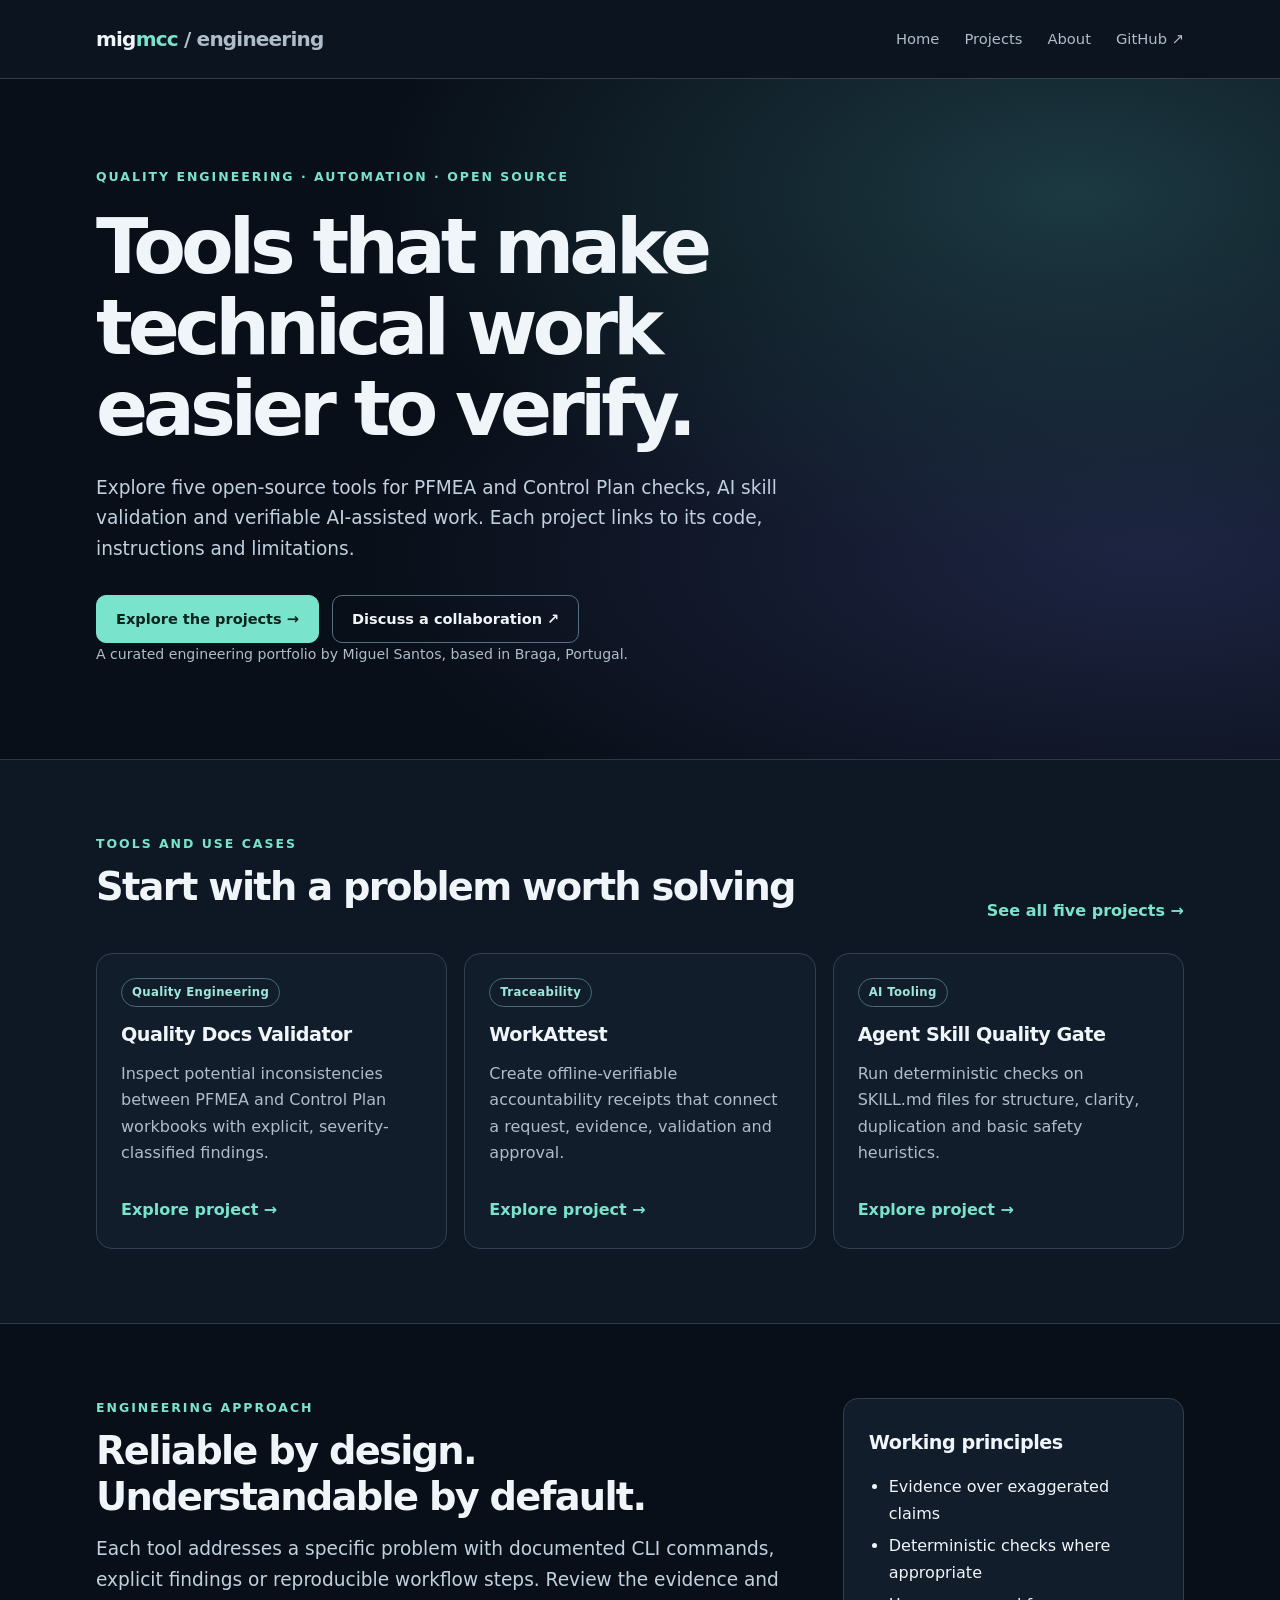
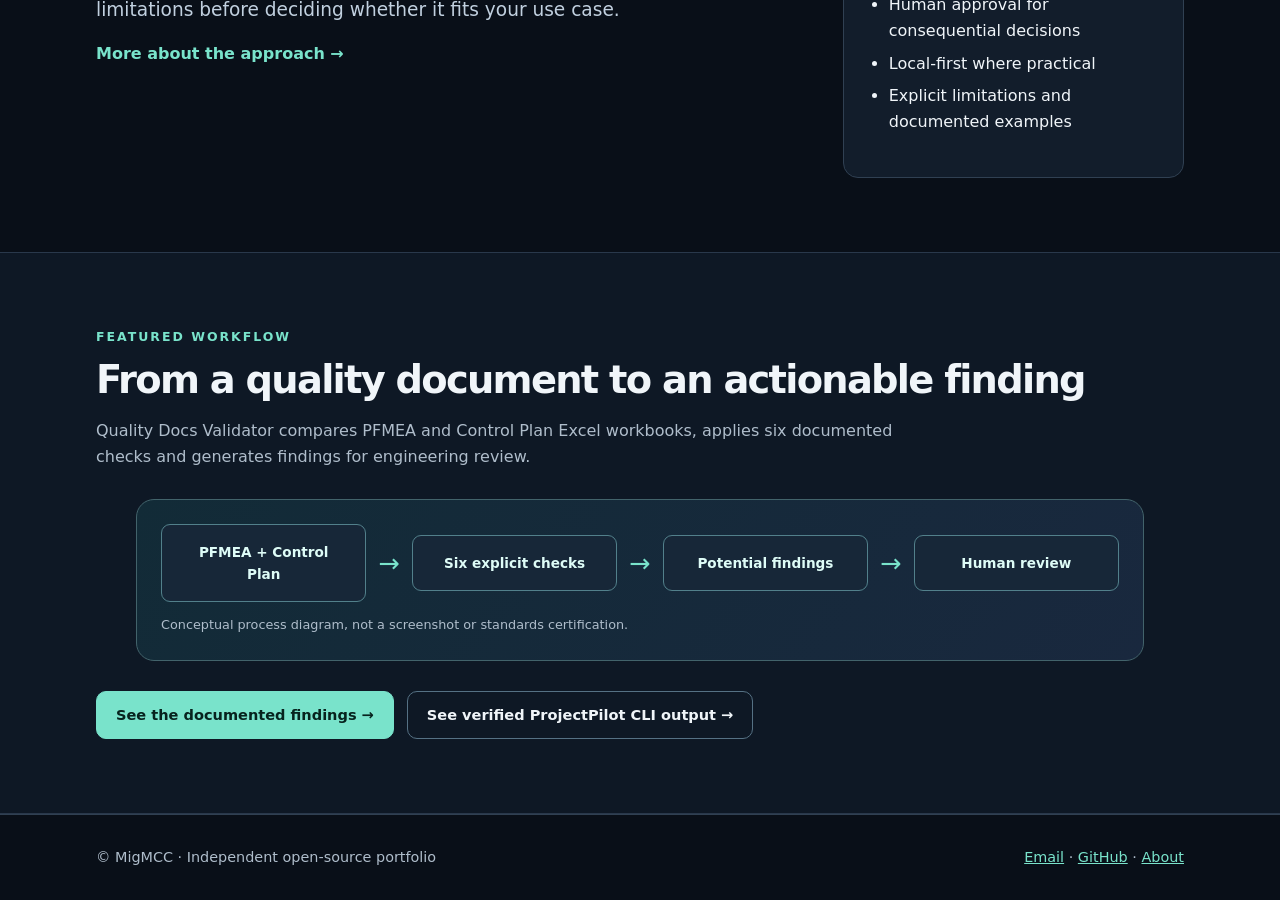
==== commit aa21245e: "fix: align featured portfolio selection" ====
--- a/index.html
+++ b/index.html
@@ -1,147 +1 @@
-<!doctype html>
-<html lang="en">
-<head>
-<meta charset="utf-8">
-<meta name="viewport" content="width=device-width,initial-scale=1">
-<meta name="theme-color" content="#090f18">
-<meta name="description" content="Open-source projects in quality engineering, Python validation and controlled AI-assisted development.">
-<meta name="robots" content="index,follow">
-<meta property="og:title" content="Engineering discipline. Practical software.">
-<meta property="og:description" content="Open-source projects in quality engineering, Python validation and controlled AI-assisted development.">
-<meta property="og:type" content="website">
-<meta property="og:image" content="https://migmcc.github.io/assets/og-card.png">
-<meta property="og:image:width" content="1200">
-<meta property="og:image:height" content="630">
-<meta property="og:image:alt" content="MigMCC open-source engineering tools">
-<title>Engineering discipline. Practical software. | MigMCC</title>
-<link rel="stylesheet" href="assets/site.css">
-<link rel="canonical" href="https://migmcc.github.io/">
-<meta property="og:url" content="https://migmcc.github.io/">
-<meta property="og:site_name" content="MigMCC Engineering">
-<script type="application/ld+json">{"@context":"https://schema.org","@type":"WebSite","name":"MigMCC Engineering","url":"https://migmcc.github.io/","description":"Engineering quality, open-source Python tools and governed AI workflows","author":{"@type":"Person","name":"Miguel Santos","url":"https://github.com/migmcc"}}</script>
-</head>
-<body>
-<a class="skip" href="#main">Skip to content</a>
-<header class="nav">
-<nav class="wrap nav-inner" aria-label="Main navigation">
-<a class="brand" href="index.html">mig<i>mcc</i>
-<span class="muted"> / engineering</span>
-</a>
-<div class="menu">
-<a href="index.html">Home</a>
-<a href="projects/index.html">Projects</a>
-<a href="about/index.html">About</a>
-<a href="https://github.com/migmcc" rel="noopener noreferrer">GitHub ↗</a>
-</div>
-</nav>
-</header>
-<main id="main">
-<section class="hero">
-<div class="wrap">
-<div class="eyebrow">Quality Engineering · Automation · Open Source</div>
-<h1>Engineering discipline.<br>Practical software.</h1>
-<p class="lead">I build transparent, local-first tools for technical quality checks, project workflows and AI-assisted development — with explainable results and human control.</p>
-<div class="actions">
-<a class="button primary" href="projects/index.html">Explore the projects →</a>
-<a class="button" href="about/index.html">About my work</a>
-</div>
-<p class="muted small">A curated engineering portfolio by Miguel Santos, based in Braga, Portugal.</p>
-</div>
-</section>
-<section class="section project-system">
-<div class="wrap">
-<div class="section-head"><div><div class="eyebrow">Toolset overview</div><h2>Five focused tools. One practical system.</h2></div><a class="link" href="projects/index.html">Open the full catalogue →</a></div>
-<figure class="project-map"><img src="assets/projects-overview.svg" width="1200" height="675" loading="lazy" decoding="async" alt="Five connected MigMCC projects: quality documents, public repositories, agent skills, project lifecycle and manual AI-assisted coordination."><figcaption>Each tool has a defined input, documented scope and reviewable output.</figcaption></figure>
-<div class="project-map-mobile"><a href="projects/quality-docs-validator/index.html"><strong>Quality Docs Validator</strong><span>PFMEA and Control Plan findings</span></a><a href="projects/public-repo-audit/index.html"><strong>Public Repo Audit</strong><span>Readiness evidence and reports</span></a><a href="projects/agent-skill-quality-gate/index.html"><strong>Agent Skill Quality Gate</strong><span>Deterministic SKILL.md checks</span></a><a href="projects/project-pilot/index.html"><strong>ProjectPilot</strong><span>Lifecycle state and approval gates</span></a><a href="projects/AgentDesk/index.html"><strong>Agent Desk</strong><span>Manual AI-work coordination</span></a></div>
-</div>
-</section>
-<section class="section alt">
-<div class="wrap">
-<div class="section-head">
-<div>
-<div class="eyebrow">Selected work</div>
-<h2>Builds with a clear purpose</h2>
-</div>
-<a class="link" href="projects/index.html">See all five projects →</a>
-</div>
-<div class="grid">
-<article class="card" data-title="quality docs validator quality engineering inspect potential inconsistencies between pfmea and control plan workbooks with explicit, severity-classified findings. python pfmea control plan">
-<div>
-<span class="tag">Quality Engineering</span>
-</div>
-<h3>Quality Docs Validator</h3>
-<p>Inspect potential inconsistencies between PFMEA and Control Plan workbooks with explicit, severity-classified findings.</p>
-<a class="link" href="projects/quality-docs-validator/index.html" aria-label="Explore Quality Docs Validator">Explore project →</a>
-</article>
-<article class="card" data-title="public repo audit developer quality review documentation, licensing, packaging, tests, ci and basic safety hygiene before releasing a repository. python github cli">
-<div>
-<span class="tag">Developer Quality</span>
-</div>
-<h3>Public Repo Audit</h3>
-<p>Review documentation, licensing, packaging, tests, CI and basic safety hygiene before releasing a repository.</p>
-<a class="link" href="projects/public-repo-audit/index.html" aria-label="Explore Public Repo Audit">Explore project →</a>
-</article>
-<article class="card" data-title="agent skill quality gate ai tooling run deterministic checks on skill.md files for structure, clarity, duplication and basic safety heuristics. ai agents skill.md ci">
-<div>
-<span class="tag">AI Tooling</span>
-</div>
-<h3>Agent Skill Quality Gate</h3>
-<p>Run deterministic checks on SKILL.md files for structure, clarity, duplication and basic safety heuristics.</p>
-<a class="link" href="projects/agent-skill-quality-gate/index.html" aria-label="Explore Agent Skill Quality Gate">Explore project →</a>
-</article>
-</div>
-</div>
-</section>
-<section class="section">
-<div class="wrap wide">
-<div>
-<div class="eyebrow">Engineering approach</div>
-<h2>Reliable by design. Understandable by default.</h2>
-<p class="lead">The useful result is not another dashboard. It is a documented check, a reproducible workflow, or a decision that can be explained and reviewed.</p>
-<a class="link" href="about/index.html">More about the approach →</a>
-</div>
-<aside class="panel">
-<h3>Working principles</h3>
-<ul>
-<li>Evidence over exaggerated claims</li>
-<li>Deterministic checks where appropriate</li>
-<li>Human approval for consequential decisions</li>
-<li>Local-first where practical</li>
-<li>Explicit limitations and documented examples</li>
-</ul>
-</aside>
-</div>
-</section>
-<section class="section alt">
-<div class="wrap">
-<div class="eyebrow">Featured workflow</div>
-<h2>From a quality document to an actionable finding</h2>
-<p class="muted detail">Quality Docs Validator compares PFMEA and Control Plan Excel workbooks, applies six documented checks and generates findings for engineering review.</p>
-<figure class="visual">
-<div class="pipe">
-<div class="node">PFMEA + Control Plan</div>
-<span class="arrow" aria-hidden="true">→</span>
-<div class="node">Six explicit checks</div>
-<span class="arrow" aria-hidden="true">→</span>
-<div class="node">Potential findings</div>
-<span class="arrow" aria-hidden="true">→</span>
-<div class="node">Human review</div>
-</div>
-<figcaption>Conceptual process diagram, not a screenshot or standards certification.</figcaption>
-</figure>
-<div class="actions">
-<a class="button primary" href="projects/quality-docs-validator/index.html">Discover Quality Docs Validator →</a>
-</div>
-</div>
-</section>
-</main>
-<footer class="footer">
-<div class="wrap flex">
-<span>© MigMCC · Independent open-source portfolio</span>
-<span>
-<a href="mailto:migmcc@gmail.com">Email</a> · <a href="https://github.com/migmcc">GitHub</a> · <a href="about/index.html">About</a>
-</span>
-</div>
-</footer>
-</body>
-</html>
+<!doctype html><html lang="en"><head><meta charset="utf-8"><meta name="viewport" content="width=device-width,initial-scale=1"><meta name="theme-color" content="#090f18"><meta name="description" content="Five open-source tools for PFMEA and Control Plan checks, AI skill quality and verifiable AI-assisted work."><meta name="robots" content="index,follow"><meta property="og:title" content="Tools that make technical work easier to verify."><meta property="og:description" content="Five open-source tools for PFMEA and Control Plan checks, AI skill quality and verifiable AI-assisted work."><meta property="og:type" content="website"><title>Tools that make technical work easier to verify. | MigMCC</title><link rel="stylesheet" href="assets/site.css"><link rel="canonical" href="https://migmcc.github.io/"><meta property="og:url" content="https://migmcc.github.io/"><meta property="og:site_name" content="MigMCC Engineering"><script type="application/ld+json">{"@context":"https://schema.org","@type":"WebSite","name":"MigMCC Engineering","url":"https://migmcc.github.io/","description":"Engineering quality, open-source Python tools and governed AI workflows","author":{"@type":"Person","name":"Miguel Santos","url":"https://github.com/migmcc"}}</script><meta property="og:image" content="https://migmcc.github.io/assets/og-card.png"><meta property="og:image:width" content="1200"><meta property="og:image:height" content="630"><meta property="og:image:alt" content="MigMCC: tools that make technical work easier to verify"><meta name="twitter:card" content="summary_large_image"></head><body><a class="skip" href="#main">Skip to content</a><header class="nav"><nav class="wrap nav-inner" aria-label="Main navigation"><a class="brand" href="index.html">mig<i>mcc</i><span class="muted"> / engineering</span></a><div class="menu"><a href="index.html">Home</a><a href="projects/index.html">Projects</a><a href="about/index.html">About</a><a href="https://github.com/migmcc" rel="noopener noreferrer">GitHub ↗</a></div></nav></header><main id="main"><section class="hero"><div class="wrap"><div class="eyebrow">Quality Engineering · Automation · Open Source</div><h1>Tools that make technical work<br>easier to verify.</h1><p class="lead">Explore five open-source tools for PFMEA and Control Plan checks, AI skill validation and verifiable AI-assisted work. Each project links to its code, instructions and limitations.</p><div class="actions"><a class="button primary" href="projects/index.html">Explore the projects →</a><a class="button" href="mailto:migmcc@gmail.com?subject=Open-source%20collaboration">Discuss a collaboration ↗</a></div><p class="muted small">A curated engineering portfolio by Miguel Santos, based in Braga, Portugal.</p></div></section><section class="section alt"><div class="wrap"><div class="section-head"><div><div class="eyebrow">Tools and use cases</div><h2>Start with a problem worth solving</h2></div><a class="link" href="projects/index.html">See all five projects →</a></div><div class="grid"><article class="card" data-title="quality docs validator quality engineering inspect potential inconsistencies between pfmea and control plan workbooks with explicit, severity-classified findings. python pfmea control plan"><div><span class="tag">Quality Engineering</span></div><h3>Quality Docs Validator</h3><p>Inspect potential inconsistencies between PFMEA and Control Plan workbooks with explicit, severity-classified findings.</p><a class="link" href="projects/quality-docs-validator/index.html" aria-label="Explore Quality Docs Validator">Explore project →</a></article><article class="card" data-title="workattest ai-assisted work traceability create offline-verifiable accountability receipts that connect a request, evidence, validation and approval. python ed25519 local-first"><div><span class="tag">Traceability</span></div><h3>WorkAttest</h3><p>Create offline-verifiable accountability receipts that connect a request, evidence, validation and approval.</p><a class="link" href="projects/workattest/index.html" aria-label="Explore WorkAttest">Explore project →</a></article><article class="card" data-title="agent skill quality gate ai tooling run deterministic checks on skill.md files for structure, clarity, duplication and basic safety heuristics. ai agents skill.md ci"><div><span class="tag">AI Tooling</span></div><h3>Agent Skill Quality Gate</h3><p>Run deterministic checks on SKILL.md files for structure, clarity, duplication and basic safety heuristics.</p><a class="link" href="projects/agent-skill-quality-gate/index.html" aria-label="Explore Agent Skill Quality Gate">Explore project →</a></article></div></div></section><section class="section"><div class="wrap wide"><div><div class="eyebrow">Engineering approach</div><h2>Reliable by design. Understandable by default.</h2><p class="lead">Each tool addresses a specific problem with documented CLI commands, explicit findings or reproducible workflow steps. Review the evidence and limitations before deciding whether it fits your use case.</p><a class="link" href="about/index.html">More about the approach →</a></div><aside class="panel"><h3>Working principles</h3><ul><li>Evidence over exaggerated claims</li><li>Deterministic checks where appropriate</li><li>Human approval for consequential decisions</li><li>Local-first where practical</li><li>Explicit limitations and documented examples</li></ul></aside></div></section><section class="section alt"><div class="wrap"><div class="eyebrow">Featured workflow</div><h2>From a quality document to an actionable finding</h2><p class="muted detail">Quality Docs Validator compares PFMEA and Control Plan Excel workbooks, applies six documented checks and generates findings for engineering review.</p><figure class="visual"><div class="pipe"><div class="node">PFMEA + Control Plan</div><span class="arrow" aria-hidden="true">→</span><div class="node">Six explicit checks</div><span class="arrow" aria-hidden="true">→</span><div class="node">Potential findings</div><span class="arrow" aria-hidden="true">→</span><div class="node">Human review</div></div><figcaption>Conceptual process diagram, not a screenshot or standards certification.</figcaption></figure><div class="actions"><a class="button primary" href="projects/quality-docs-validator/index.html#sample-evidence">See the documented findings →</a><a class="button" href="projects/project-pilot/index.html#verified-demo">See verified ProjectPilot CLI output →</a></div></div></section></main><footer class="footer"><div class="wrap flex"><span>© MigMCC · Independent open-source portfolio</span><span><a href="mailto:migmcc@gmail.com">Email</a> · <a href="https://github.com/migmcc">GitHub</a> · <a href="about/index.html">About</a></span></div></footer></body></html>
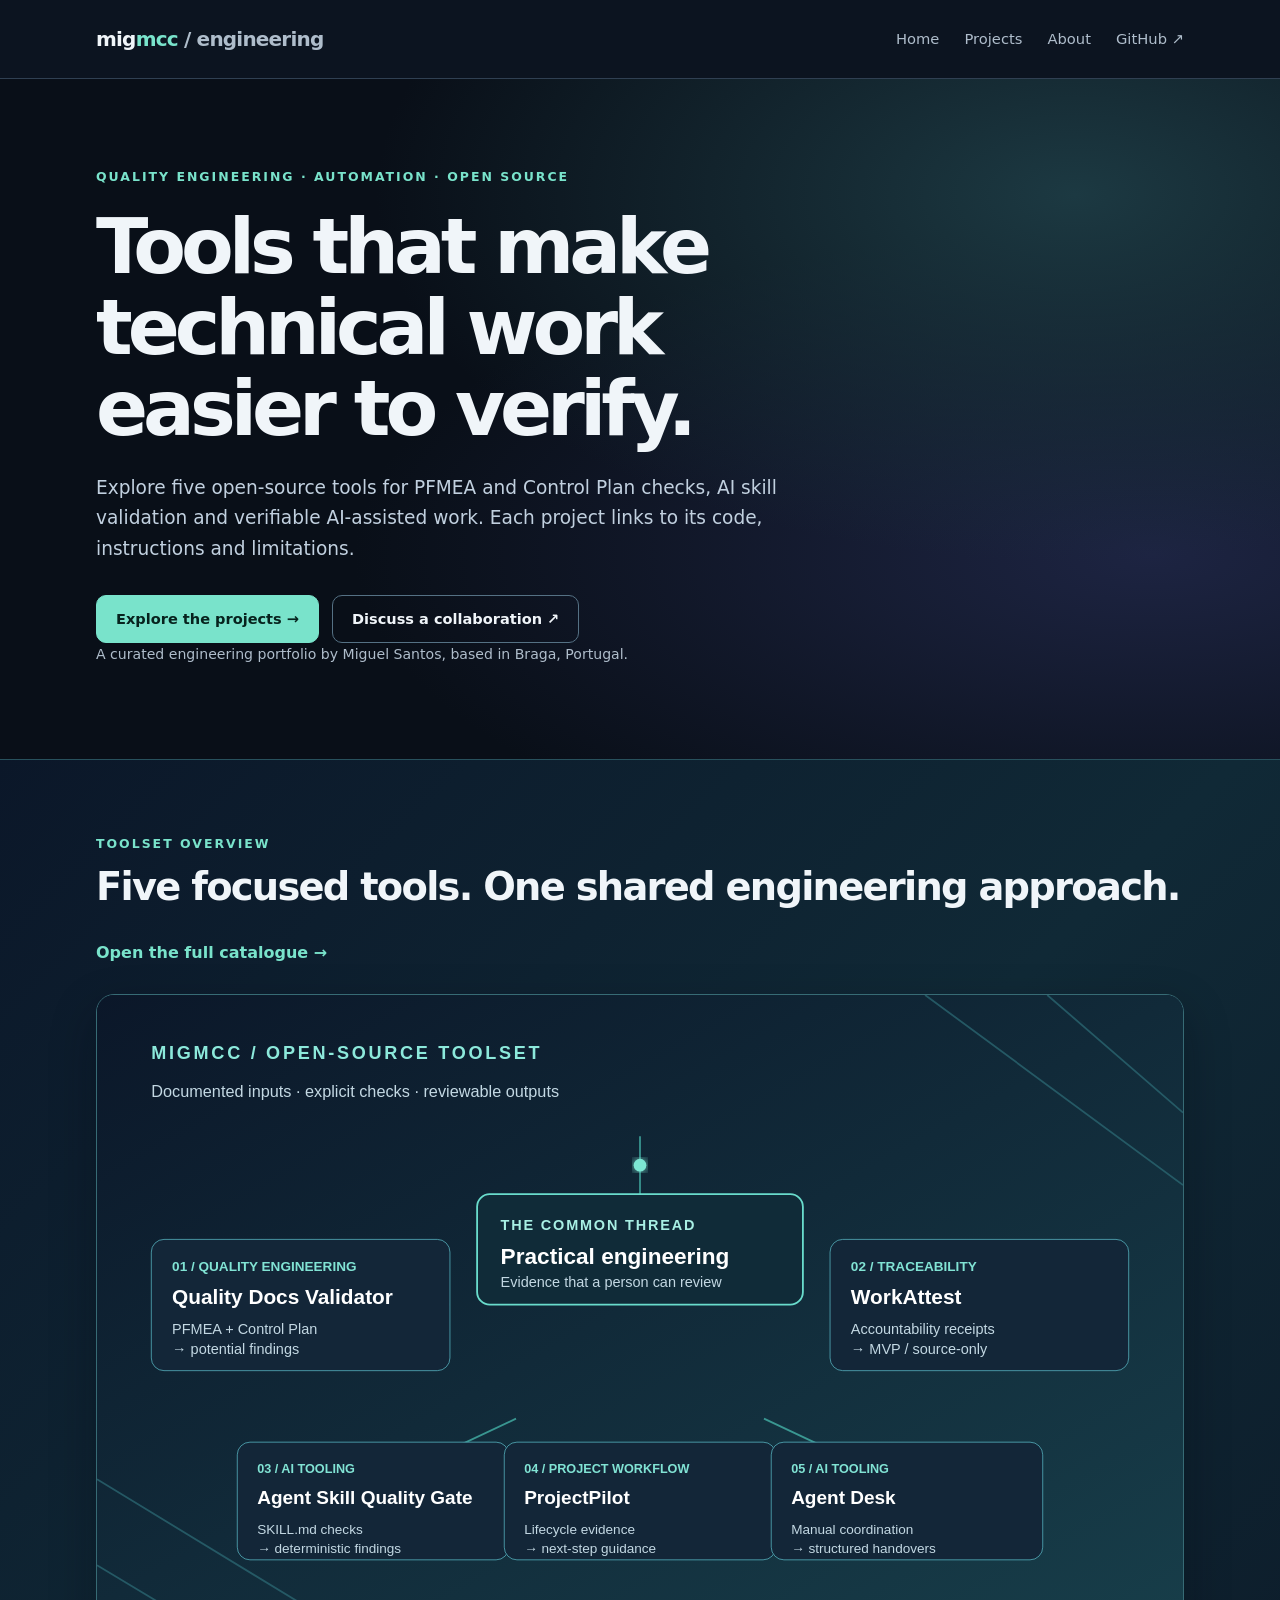
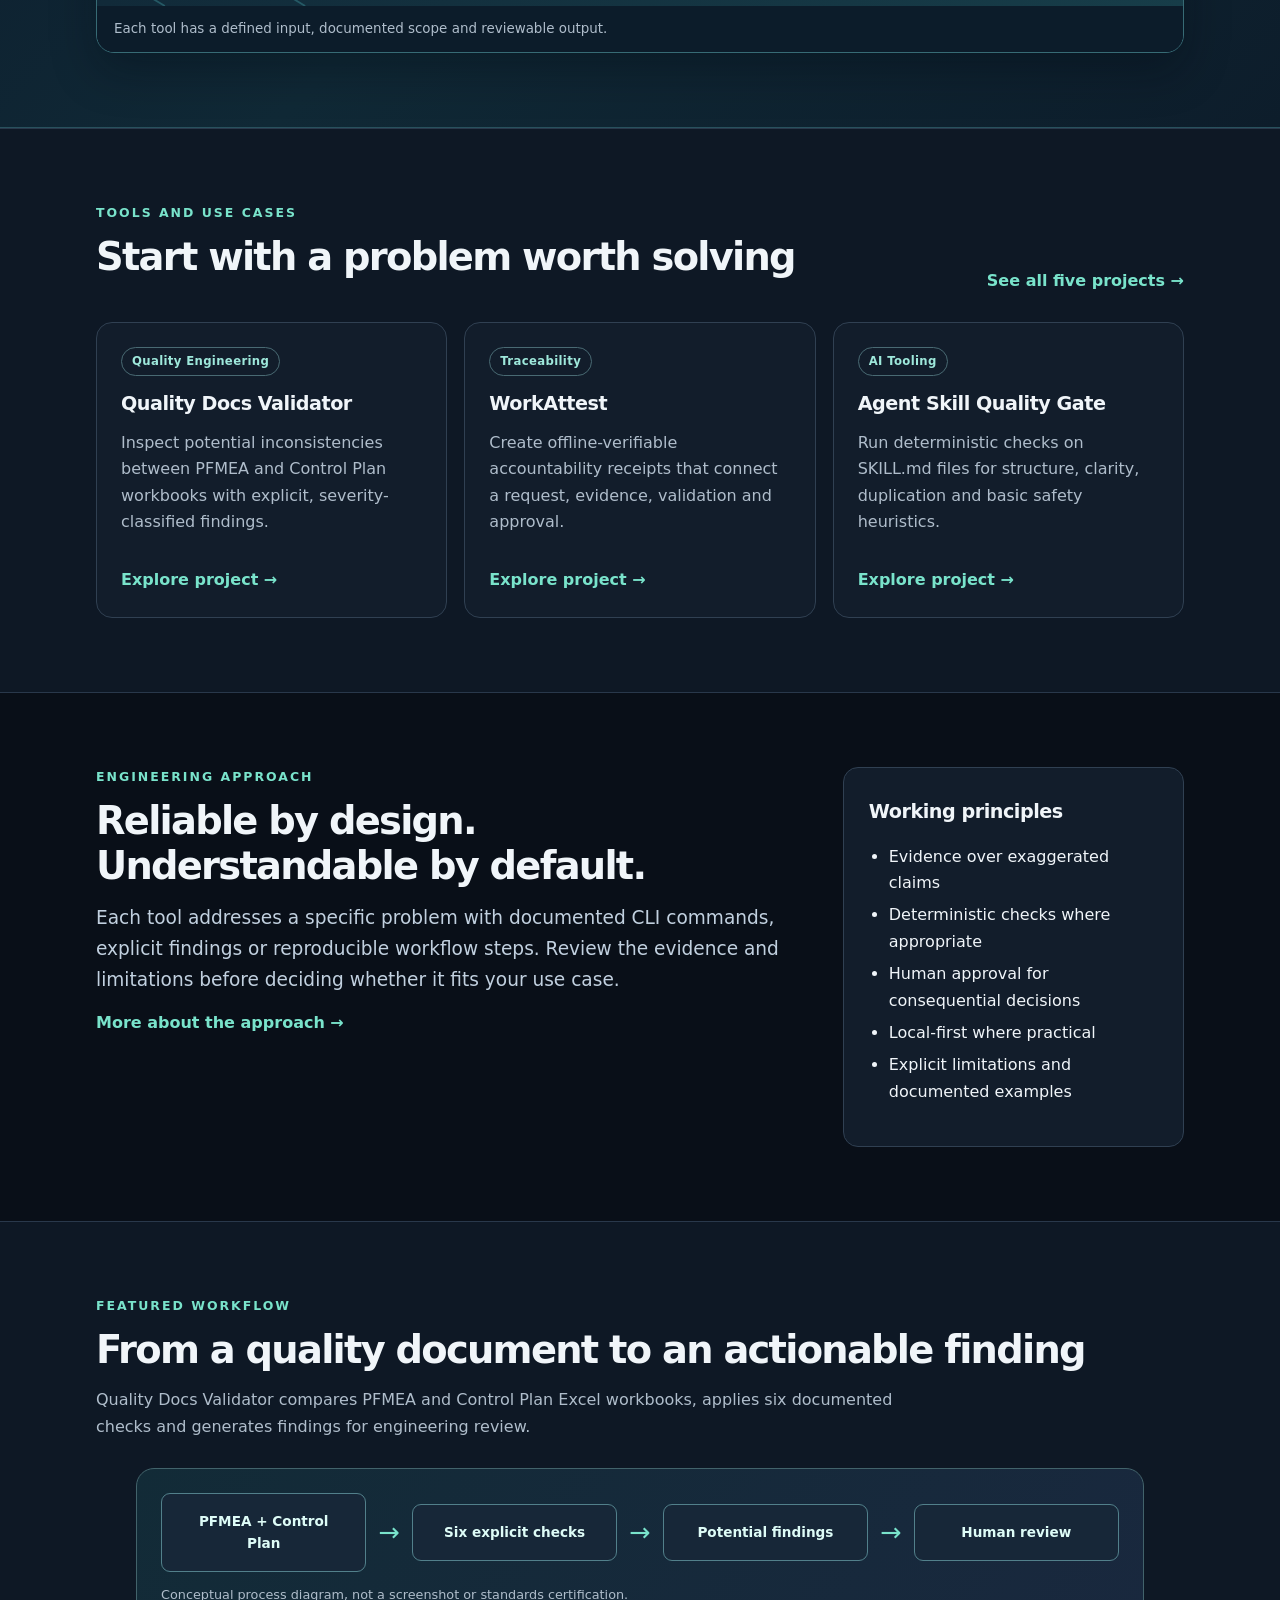
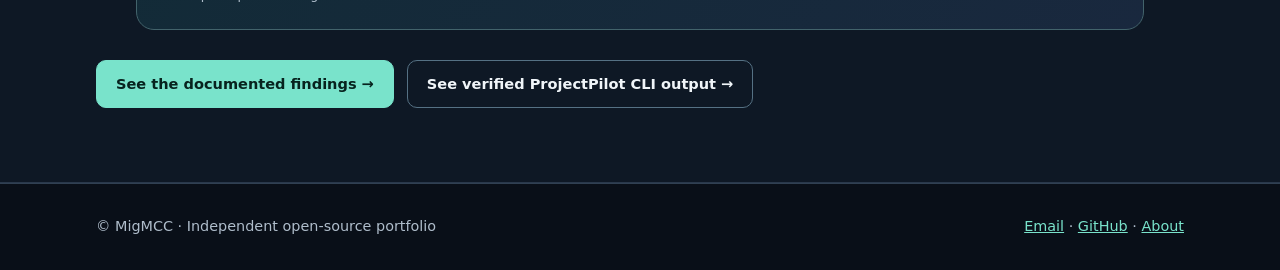
==== commit 594e824d: "feat: reconcile visual project overview" ====
--- a/index.html
+++ b/index.html
@@ -1 +1 @@
-<!doctype html><html lang="en"><head><meta charset="utf-8"><meta name="viewport" content="width=device-width,initial-scale=1"><meta name="theme-color" content="#090f18"><meta name="description" content="Five open-source tools for PFMEA and Control Plan checks, AI skill quality and verifiable AI-assisted work."><meta name="robots" content="index,follow"><meta property="og:title" content="Tools that make technical work easier to verify."><meta property="og:description" content="Five open-source tools for PFMEA and Control Plan checks, AI skill quality and verifiable AI-assisted work."><meta property="og:type" content="website"><title>Tools that make technical work easier to verify. | MigMCC</title><link rel="stylesheet" href="assets/site.css"><link rel="canonical" href="https://migmcc.github.io/"><meta property="og:url" content="https://migmcc.github.io/"><meta property="og:site_name" content="MigMCC Engineering"><script type="application/ld+json">{"@context":"https://schema.org","@type":"WebSite","name":"MigMCC Engineering","url":"https://migmcc.github.io/","description":"Engineering quality, open-source Python tools and governed AI workflows","author":{"@type":"Person","name":"Miguel Santos","url":"https://github.com/migmcc"}}</script><meta property="og:image" content="https://migmcc.github.io/assets/og-card.png"><meta property="og:image:width" content="1200"><meta property="og:image:height" content="630"><meta property="og:image:alt" content="MigMCC: tools that make technical work easier to verify"><meta name="twitter:card" content="summary_large_image"></head><body><a class="skip" href="#main">Skip to content</a><header class="nav"><nav class="wrap nav-inner" aria-label="Main navigation"><a class="brand" href="index.html">mig<i>mcc</i><span class="muted"> / engineering</span></a><div class="menu"><a href="index.html">Home</a><a href="projects/index.html">Projects</a><a href="about/index.html">About</a><a href="https://github.com/migmcc" rel="noopener noreferrer">GitHub ↗</a></div></nav></header><main id="main"><section class="hero"><div class="wrap"><div class="eyebrow">Quality Engineering · Automation · Open Source</div><h1>Tools that make technical work<br>easier to verify.</h1><p class="lead">Explore five open-source tools for PFMEA and Control Plan checks, AI skill validation and verifiable AI-assisted work. Each project links to its code, instructions and limitations.</p><div class="actions"><a class="button primary" href="projects/index.html">Explore the projects →</a><a class="button" href="mailto:migmcc@gmail.com?subject=Open-source%20collaboration">Discuss a collaboration ↗</a></div><p class="muted small">A curated engineering portfolio by Miguel Santos, based in Braga, Portugal.</p></div></section><section class="section alt"><div class="wrap"><div class="section-head"><div><div class="eyebrow">Tools and use cases</div><h2>Start with a problem worth solving</h2></div><a class="link" href="projects/index.html">See all five projects →</a></div><div class="grid"><article class="card" data-title="quality docs validator quality engineering inspect potential inconsistencies between pfmea and control plan workbooks with explicit, severity-classified findings. python pfmea control plan"><div><span class="tag">Quality Engineering</span></div><h3>Quality Docs Validator</h3><p>Inspect potential inconsistencies between PFMEA and Control Plan workbooks with explicit, severity-classified findings.</p><a class="link" href="projects/quality-docs-validator/index.html" aria-label="Explore Quality Docs Validator">Explore project →</a></article><article class="card" data-title="workattest ai-assisted work traceability create offline-verifiable accountability receipts that connect a request, evidence, validation and approval. python ed25519 local-first"><div><span class="tag">Traceability</span></div><h3>WorkAttest</h3><p>Create offline-verifiable accountability receipts that connect a request, evidence, validation and approval.</p><a class="link" href="projects/workattest/index.html" aria-label="Explore WorkAttest">Explore project →</a></article><article class="card" data-title="agent skill quality gate ai tooling run deterministic checks on skill.md files for structure, clarity, duplication and basic safety heuristics. ai agents skill.md ci"><div><span class="tag">AI Tooling</span></div><h3>Agent Skill Quality Gate</h3><p>Run deterministic checks on SKILL.md files for structure, clarity, duplication and basic safety heuristics.</p><a class="link" href="projects/agent-skill-quality-gate/index.html" aria-label="Explore Agent Skill Quality Gate">Explore project →</a></article></div></div></section><section class="section"><div class="wrap wide"><div><div class="eyebrow">Engineering approach</div><h2>Reliable by design. Understandable by default.</h2><p class="lead">Each tool addresses a specific problem with documented CLI commands, explicit findings or reproducible workflow steps. Review the evidence and limitations before deciding whether it fits your use case.</p><a class="link" href="about/index.html">More about the approach →</a></div><aside class="panel"><h3>Working principles</h3><ul><li>Evidence over exaggerated claims</li><li>Deterministic checks where appropriate</li><li>Human approval for consequential decisions</li><li>Local-first where practical</li><li>Explicit limitations and documented examples</li></ul></aside></div></section><section class="section alt"><div class="wrap"><div class="eyebrow">Featured workflow</div><h2>From a quality document to an actionable finding</h2><p class="muted detail">Quality Docs Validator compares PFMEA and Control Plan Excel workbooks, applies six documented checks and generates findings for engineering review.</p><figure class="visual"><div class="pipe"><div class="node">PFMEA + Control Plan</div><span class="arrow" aria-hidden="true">→</span><div class="node">Six explicit checks</div><span class="arrow" aria-hidden="true">→</span><div class="node">Potential findings</div><span class="arrow" aria-hidden="true">→</span><div class="node">Human review</div></div><figcaption>Conceptual process diagram, not a screenshot or standards certification.</figcaption></figure><div class="actions"><a class="button primary" href="projects/quality-docs-validator/index.html#sample-evidence">See the documented findings →</a><a class="button" href="projects/project-pilot/index.html#verified-demo">See verified ProjectPilot CLI output →</a></div></div></section></main><footer class="footer"><div class="wrap flex"><span>© MigMCC · Independent open-source portfolio</span><span><a href="mailto:migmcc@gmail.com">Email</a> · <a href="https://github.com/migmcc">GitHub</a> · <a href="about/index.html">About</a></span></div></footer></body></html>
+<!doctype html><html lang="en"><head><meta charset="utf-8"><meta name="viewport" content="width=device-width,initial-scale=1"><meta name="theme-color" content="#090f18"><meta name="description" content="Five open-source tools for PFMEA and Control Plan checks, AI skill quality and verifiable AI-assisted work."><meta name="robots" content="index,follow"><meta property="og:title" content="Tools that make technical work easier to verify."><meta property="og:description" content="Five open-source tools for PFMEA and Control Plan checks, AI skill quality and verifiable AI-assisted work."><meta property="og:type" content="website"><title>Tools that make technical work easier to verify. | MigMCC</title><link rel="stylesheet" href="assets/site.css"><link rel="stylesheet" href="assets/overview.css"><link rel="canonical" href="https://migmcc.github.io/"><meta property="og:url" content="https://migmcc.github.io/"><meta property="og:site_name" content="MigMCC Engineering"><script type="application/ld+json">{"@context":"https://schema.org","@type":"WebSite","name":"MigMCC Engineering","url":"https://migmcc.github.io/","description":"Engineering quality, open-source Python tools and governed AI workflows","author":{"@type":"Person","name":"Miguel Santos","url":"https://github.com/migmcc"}}</script><meta property="og:image" content="https://migmcc.github.io/assets/og-card.png"><meta property="og:image:width" content="1200"><meta property="og:image:height" content="630"><meta property="og:image:alt" content="MigMCC: tools that make technical work easier to verify"><meta name="twitter:card" content="summary_large_image"></head><body><a class="skip" href="#main">Skip to content</a><header class="nav"><nav class="wrap nav-inner" aria-label="Main navigation"><a class="brand" href="index.html">mig<i>mcc</i><span class="muted"> / engineering</span></a><div class="menu"><a href="index.html">Home</a><a href="projects/index.html">Projects</a><a href="about/index.html">About</a><a href="https://github.com/migmcc" rel="noopener noreferrer">GitHub ↗</a></div></nav></header><main id="main"><section class="hero"><div class="wrap"><div class="eyebrow">Quality Engineering · Automation · Open Source</div><h1>Tools that make technical work<br>easier to verify.</h1><p class="lead">Explore five open-source tools for PFMEA and Control Plan checks, AI skill validation and verifiable AI-assisted work. Each project links to its code, instructions and limitations.</p><div class="actions"><a class="button primary" href="projects/index.html">Explore the projects →</a><a class="button" href="mailto:migmcc@gmail.com?subject=Open-source%20collaboration">Discuss a collaboration ↗</a></div><p class="muted small">A curated engineering portfolio by Miguel Santos, based in Braga, Portugal.</p></div></section><section class="section project-system" aria-labelledby="toolset-overview"><div class="wrap"><div class="section-head"><div><div class="eyebrow">Toolset overview</div><h2 id="toolset-overview">Five focused tools. One shared engineering approach.</h2></div><a class="link" href="projects/index.html">Open the full catalogue →</a></div><figure class="project-map"><img src="assets/projects-overview.svg" width="1200" height="675" loading="lazy" decoding="async" alt="Five connected MigMCC projects: quality documents, AI-assisted work traceability, agent skills, project lifecycle and local AI coordination."><figcaption>Each tool has a defined input, documented scope and reviewable output.</figcaption></figure><div class="project-map-mobile"><a href="projects/quality-docs-validator/index.html"><strong>Quality Docs Validator</strong><span>PFMEA and Control Plan findings</span></a><a href="projects/workattest/index.html"><strong>WorkAttest</strong><span>Accountability receipts — MVP / source-only</span></a><a href="projects/agent-skill-quality-gate/index.html"><strong>Agent Skill Quality Gate</strong><span>Deterministic SKILL.md checks</span></a><a href="projects/project-pilot/index.html"><strong>ProjectPilot</strong><span>Lifecycle state and approval gates</span></a><a href="projects/AgentDesk/index.html"><strong>Agent Desk</strong><span>Local coordination and handovers</span></a></div></div></section><section class="section alt"><div class="wrap"><div class="section-head"><div><div class="eyebrow">Tools and use cases</div><h2>Start with a problem worth solving</h2></div><a class="link" href="projects/index.html">See all five projects →</a></div><div class="grid"><article class="card" data-title="quality docs validator quality engineering inspect potential inconsistencies between pfmea and control plan workbooks with explicit, severity-classified findings. python pfmea control plan"><div><span class="tag">Quality Engineering</span></div><h3>Quality Docs Validator</h3><p>Inspect potential inconsistencies between PFMEA and Control Plan workbooks with explicit, severity-classified findings.</p><a class="link" href="projects/quality-docs-validator/index.html" aria-label="Explore Quality Docs Validator">Explore project →</a></article><article class="card" data-title="workattest ai-assisted work traceability create offline-verifiable accountability receipts that connect a request, evidence, validation and approval. python ed25519 local-first"><div><span class="tag">Traceability</span></div><h3>WorkAttest</h3><p>Create offline-verifiable accountability receipts that connect a request, evidence, validation and approval.</p><a class="link" href="projects/workattest/index.html" aria-label="Explore WorkAttest">Explore project →</a></article><article class="card" data-title="agent skill quality gate ai tooling run deterministic checks on skill.md files for structure, clarity, duplication and basic safety heuristics. ai agents skill.md ci"><div><span class="tag">AI Tooling</span></div><h3>Agent Skill Quality Gate</h3><p>Run deterministic checks on SKILL.md files for structure, clarity, duplication and basic safety heuristics.</p><a class="link" href="projects/agent-skill-quality-gate/index.html" aria-label="Explore Agent Skill Quality Gate">Explore project →</a></article></div></div></section><section class="section"><div class="wrap wide"><div><div class="eyebrow">Engineering approach</div><h2>Reliable by design. Understandable by default.</h2><p class="lead">Each tool addresses a specific problem with documented CLI commands, explicit findings or reproducible workflow steps. Review the evidence and limitations before deciding whether it fits your use case.</p><a class="link" href="about/index.html">More about the approach →</a></div><aside class="panel"><h3>Working principles</h3><ul><li>Evidence over exaggerated claims</li><li>Deterministic checks where appropriate</li><li>Human approval for consequential decisions</li><li>Local-first where practical</li><li>Explicit limitations and documented examples</li></ul></aside></div></section><section class="section alt"><div class="wrap"><div class="eyebrow">Featured workflow</div><h2>From a quality document to an actionable finding</h2><p class="muted detail">Quality Docs Validator compares PFMEA and Control Plan Excel workbooks, applies six documented checks and generates findings for engineering review.</p><figure class="visual"><div class="pipe"><div class="node">PFMEA + Control Plan</div><span class="arrow" aria-hidden="true">→</span><div class="node">Six explicit checks</div><span class="arrow" aria-hidden="true">→</span><div class="node">Potential findings</div><span class="arrow" aria-hidden="true">→</span><div class="node">Human review</div></div><figcaption>Conceptual process diagram, not a screenshot or standards certification.</figcaption></figure><div class="actions"><a class="button primary" href="projects/quality-docs-validator/index.html#sample-evidence">See the documented findings →</a><a class="button" href="projects/project-pilot/index.html#verified-demo">See verified ProjectPilot CLI output →</a></div></div></section></main><footer class="footer"><div class="wrap flex"><span>© MigMCC · Independent open-source portfolio</span><span><a href="mailto:migmcc@gmail.com">Email</a> · <a href="https://github.com/migmcc">GitHub</a> · <a href="about/index.html">About</a></span></div></footer></body></html>
--- a/assets/overview.css
+++ b/assets/overview.css
@@ -0,0 +1,10 @@
+.project-system{background:linear-gradient(135deg,#0b1729,#102936 55%,#0d1d2b);border-block:1px solid #28515d}
+.project-map{margin:0;border:1px solid #376b75;border-radius:18px;overflow:hidden;background:#0b1729;box-shadow:0 18px 46px #02081155}
+.project-map img{display:block;width:100%;height:auto}
+.project-map figcaption{color:var(--muted);font-size:.84rem;padding:12px 17px;background:#0c1c2a}
+.project-map-mobile{display:none}
+.project-map-mobile a{display:block;text-decoration:none;color:var(--text);background:#122534;border:1px solid #396e78;border-radius:12px;padding:16px;margin-top:11px}
+.project-map-mobile strong,.project-map-mobile span{display:block}
+.project-map-mobile strong{color:#93ecde;font-size:1rem}
+.project-map-mobile span{color:var(--muted);font-size:.92rem;margin-top:2px}
+@media(max-width:1000px){.project-map{display:none}.project-map-mobile{display:block}}
